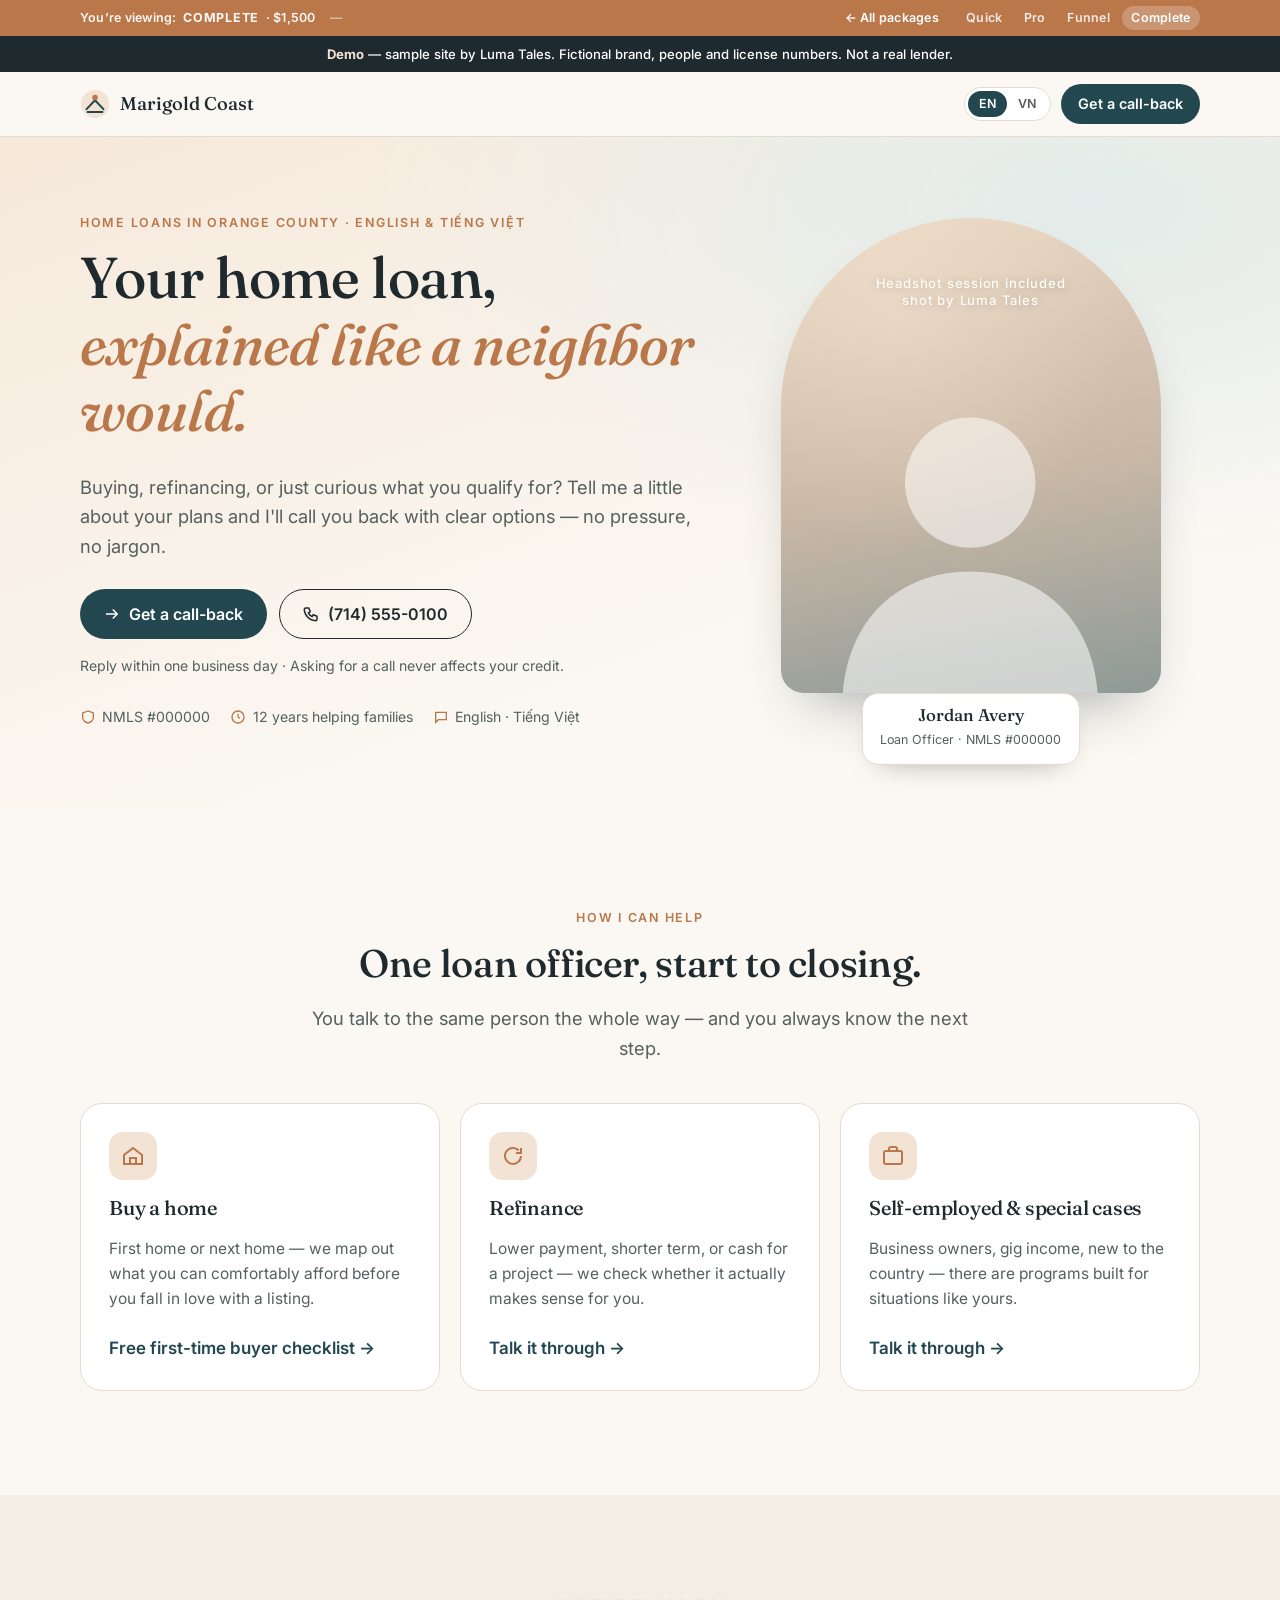
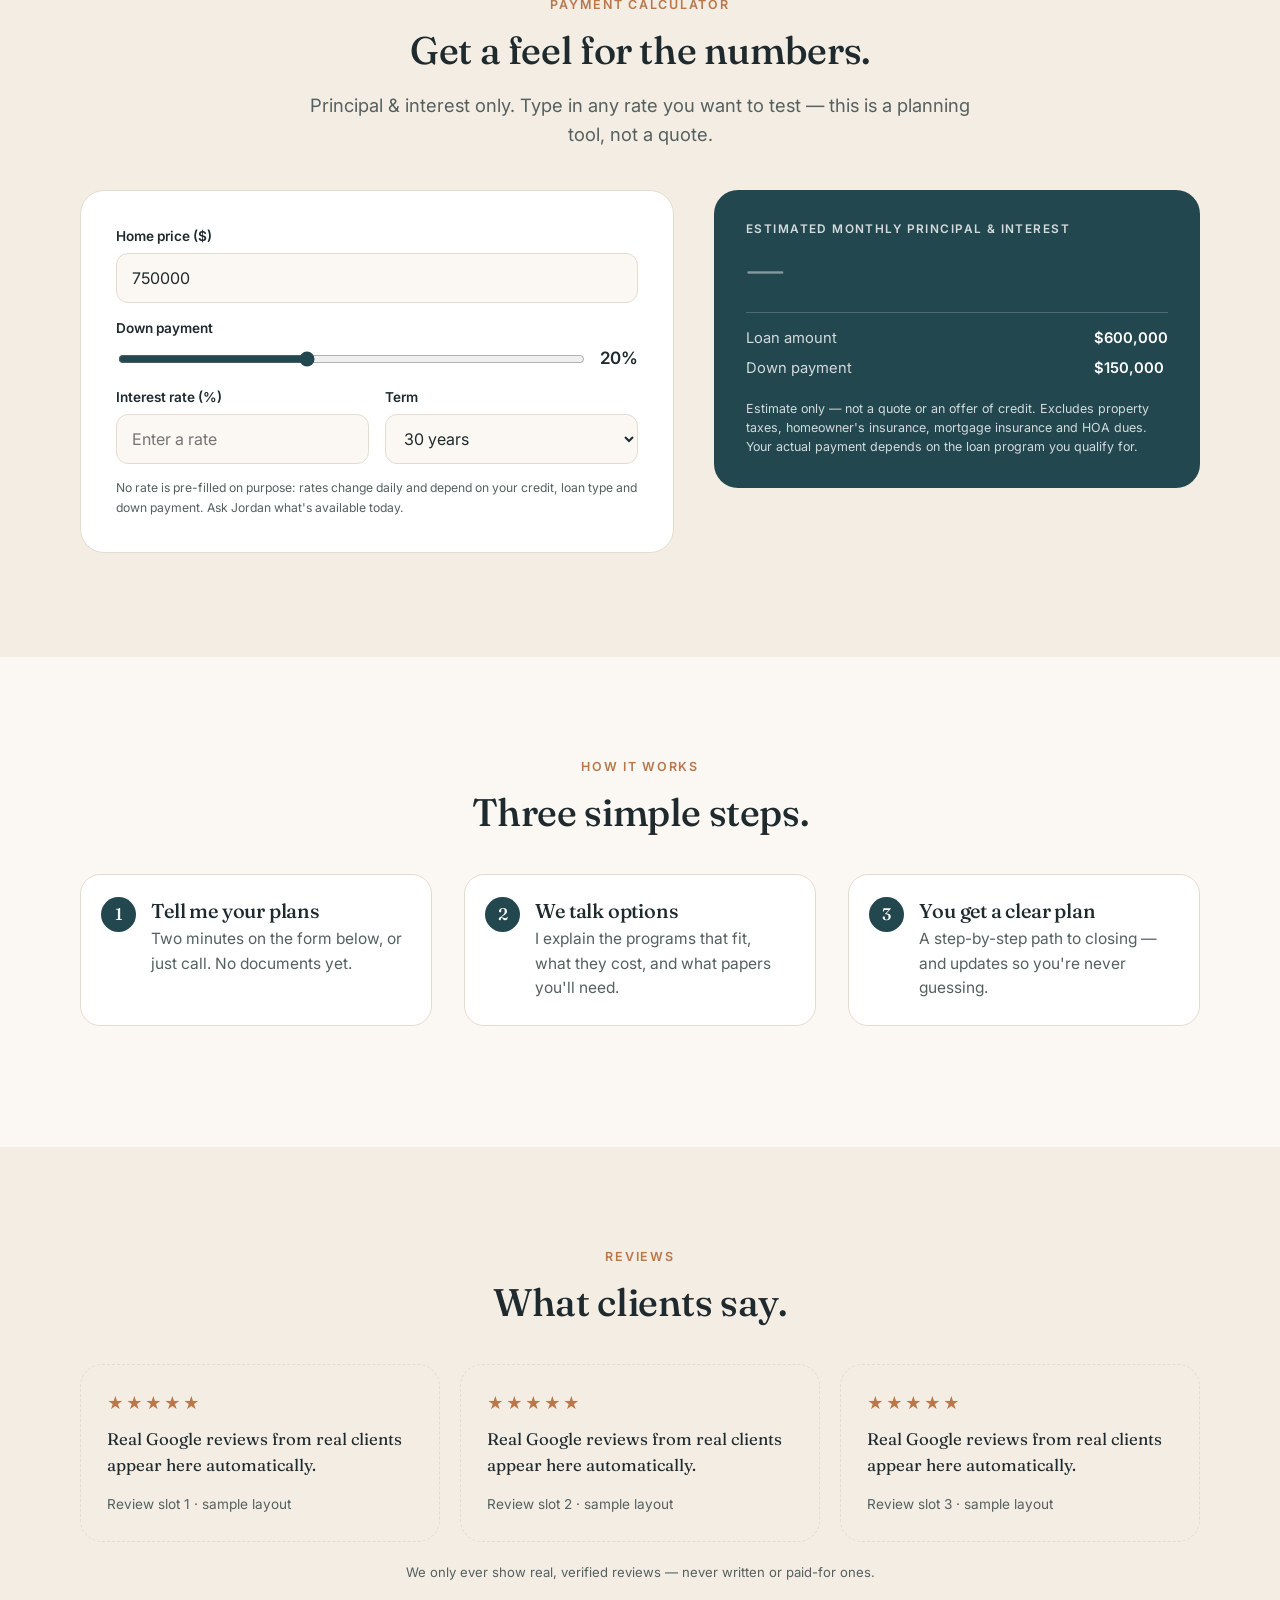
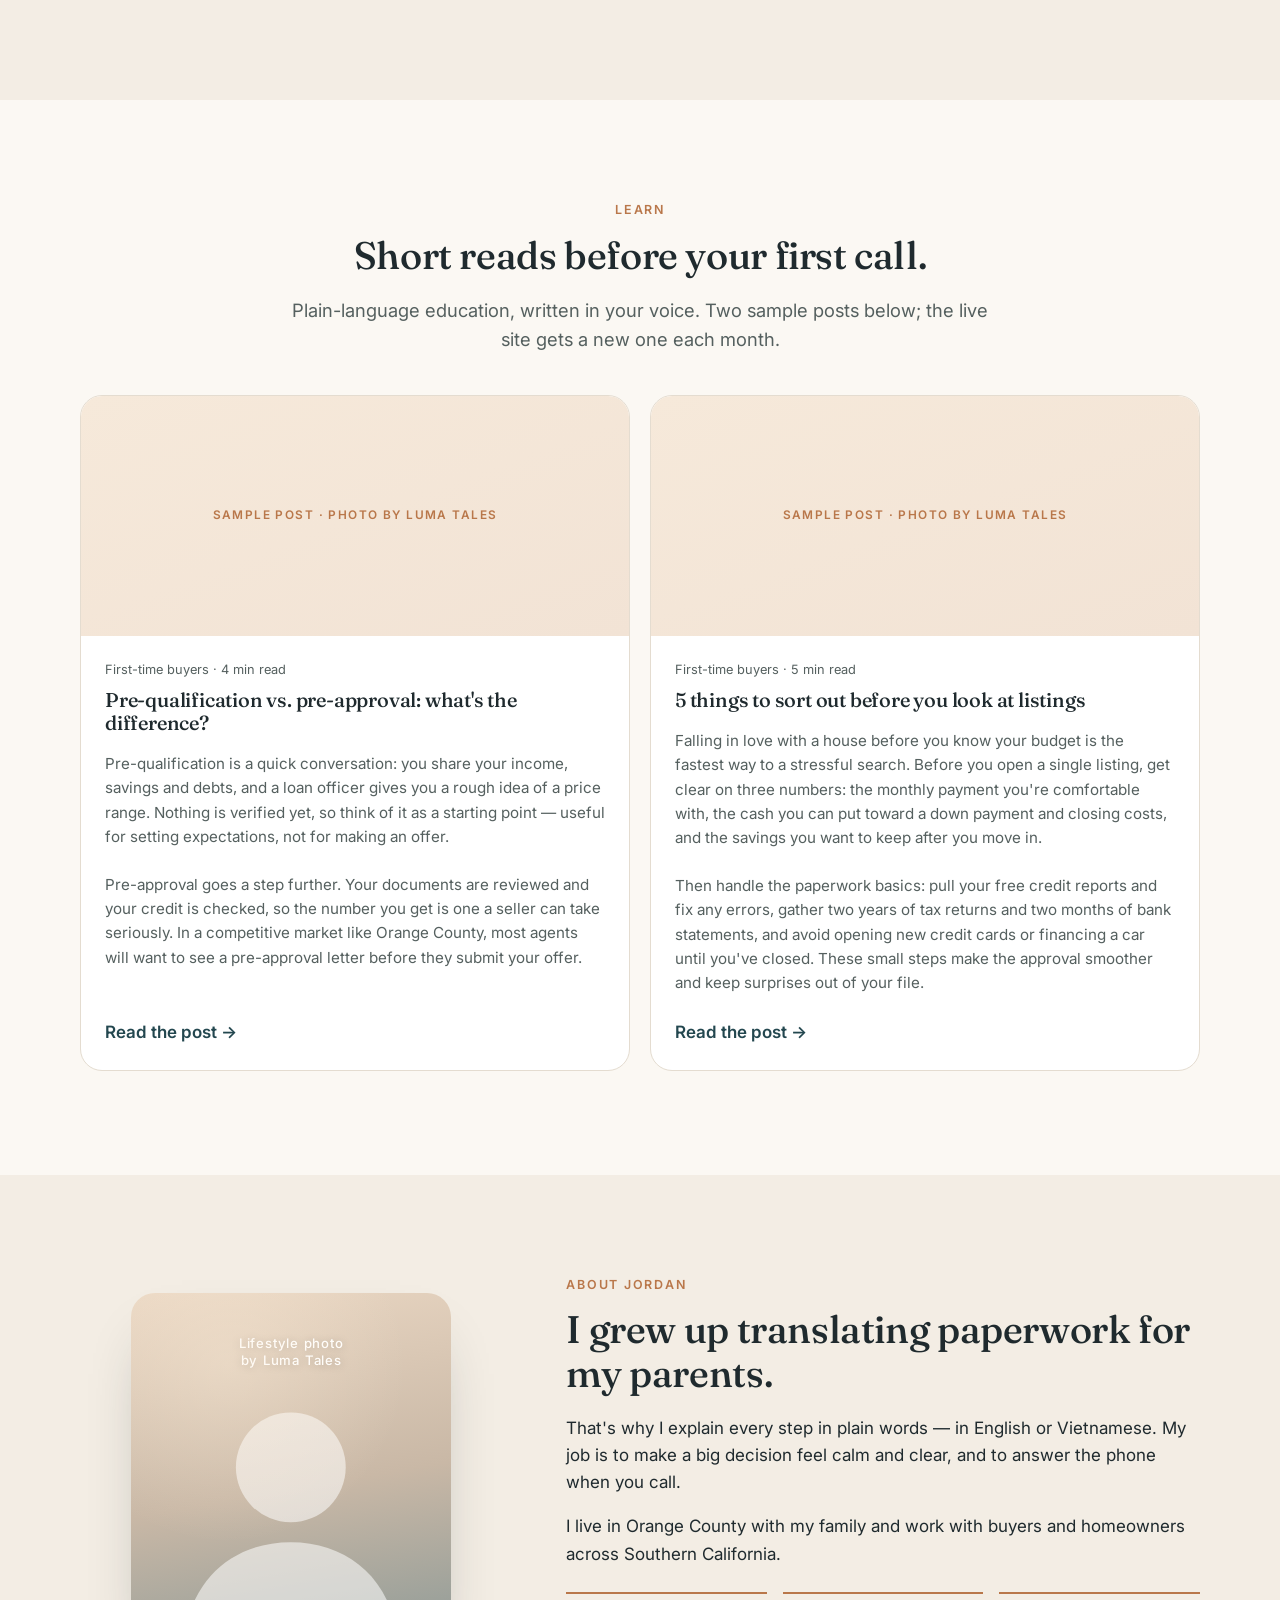
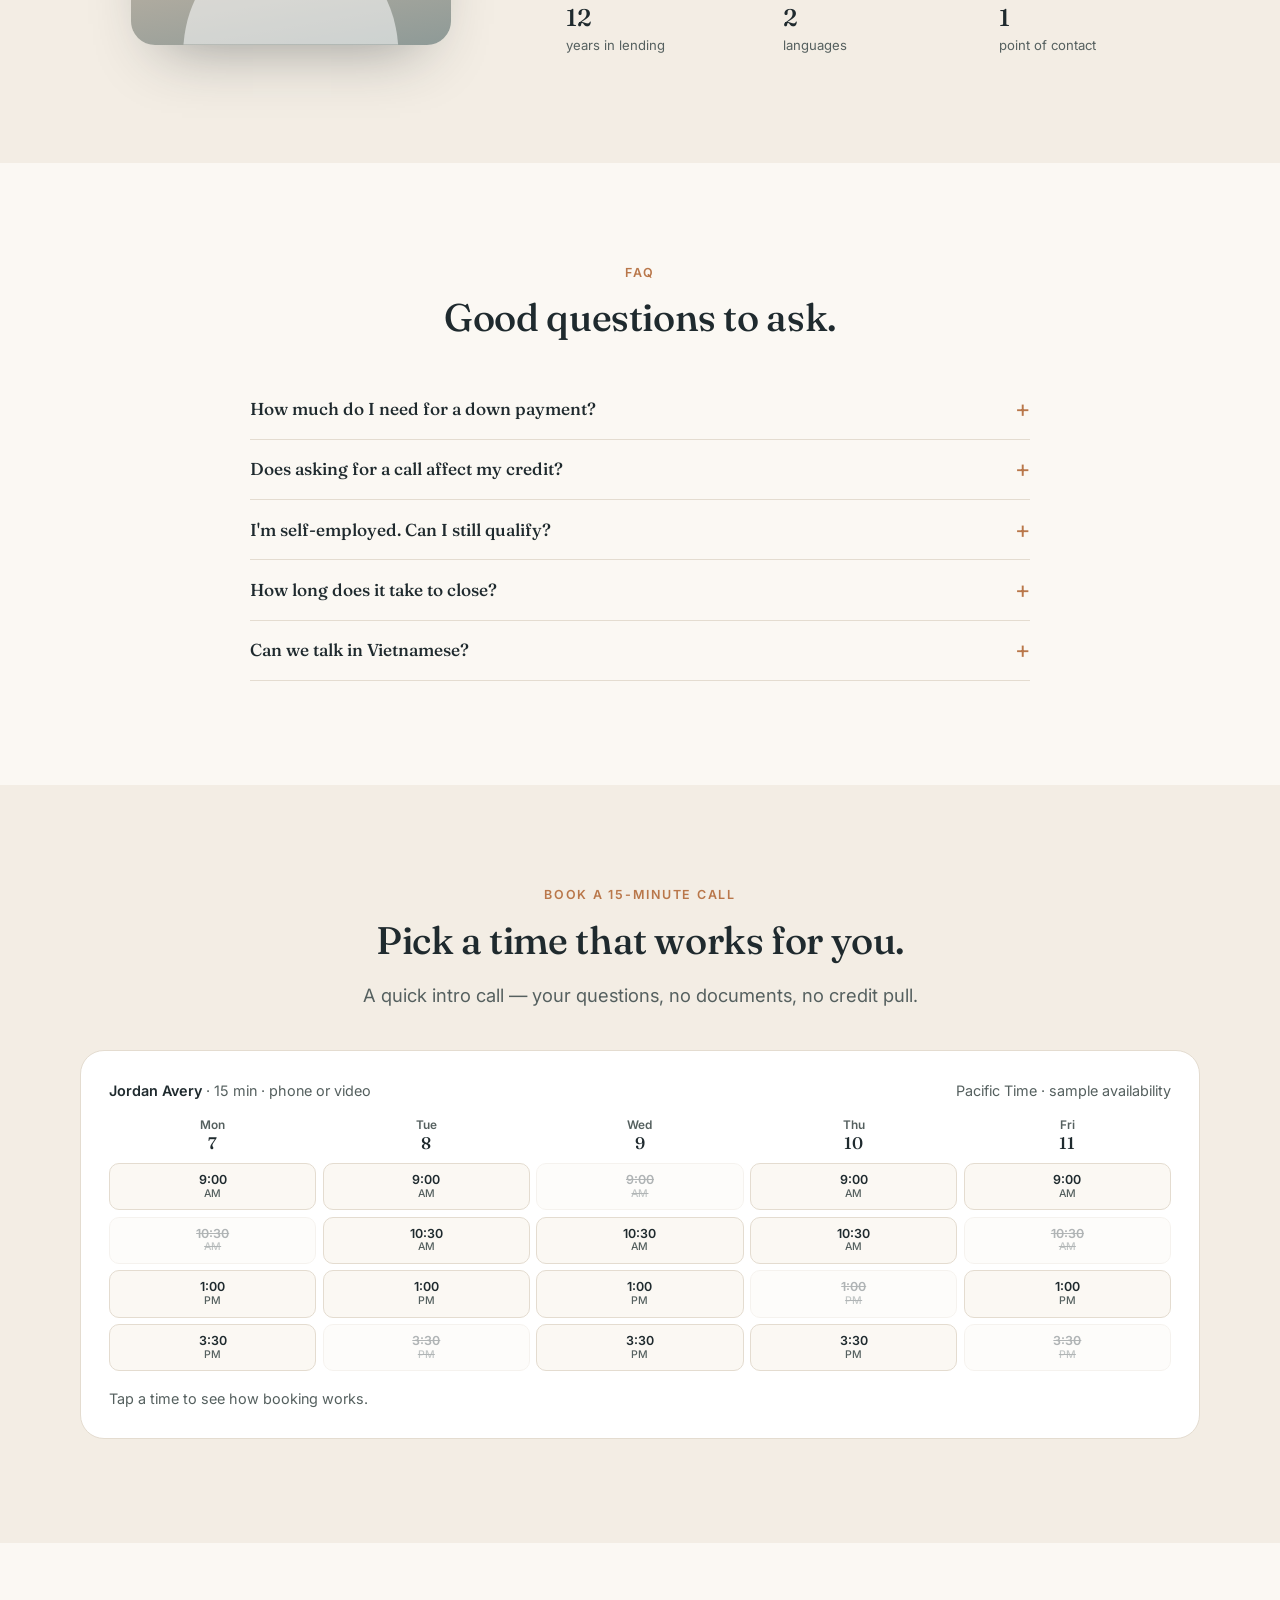
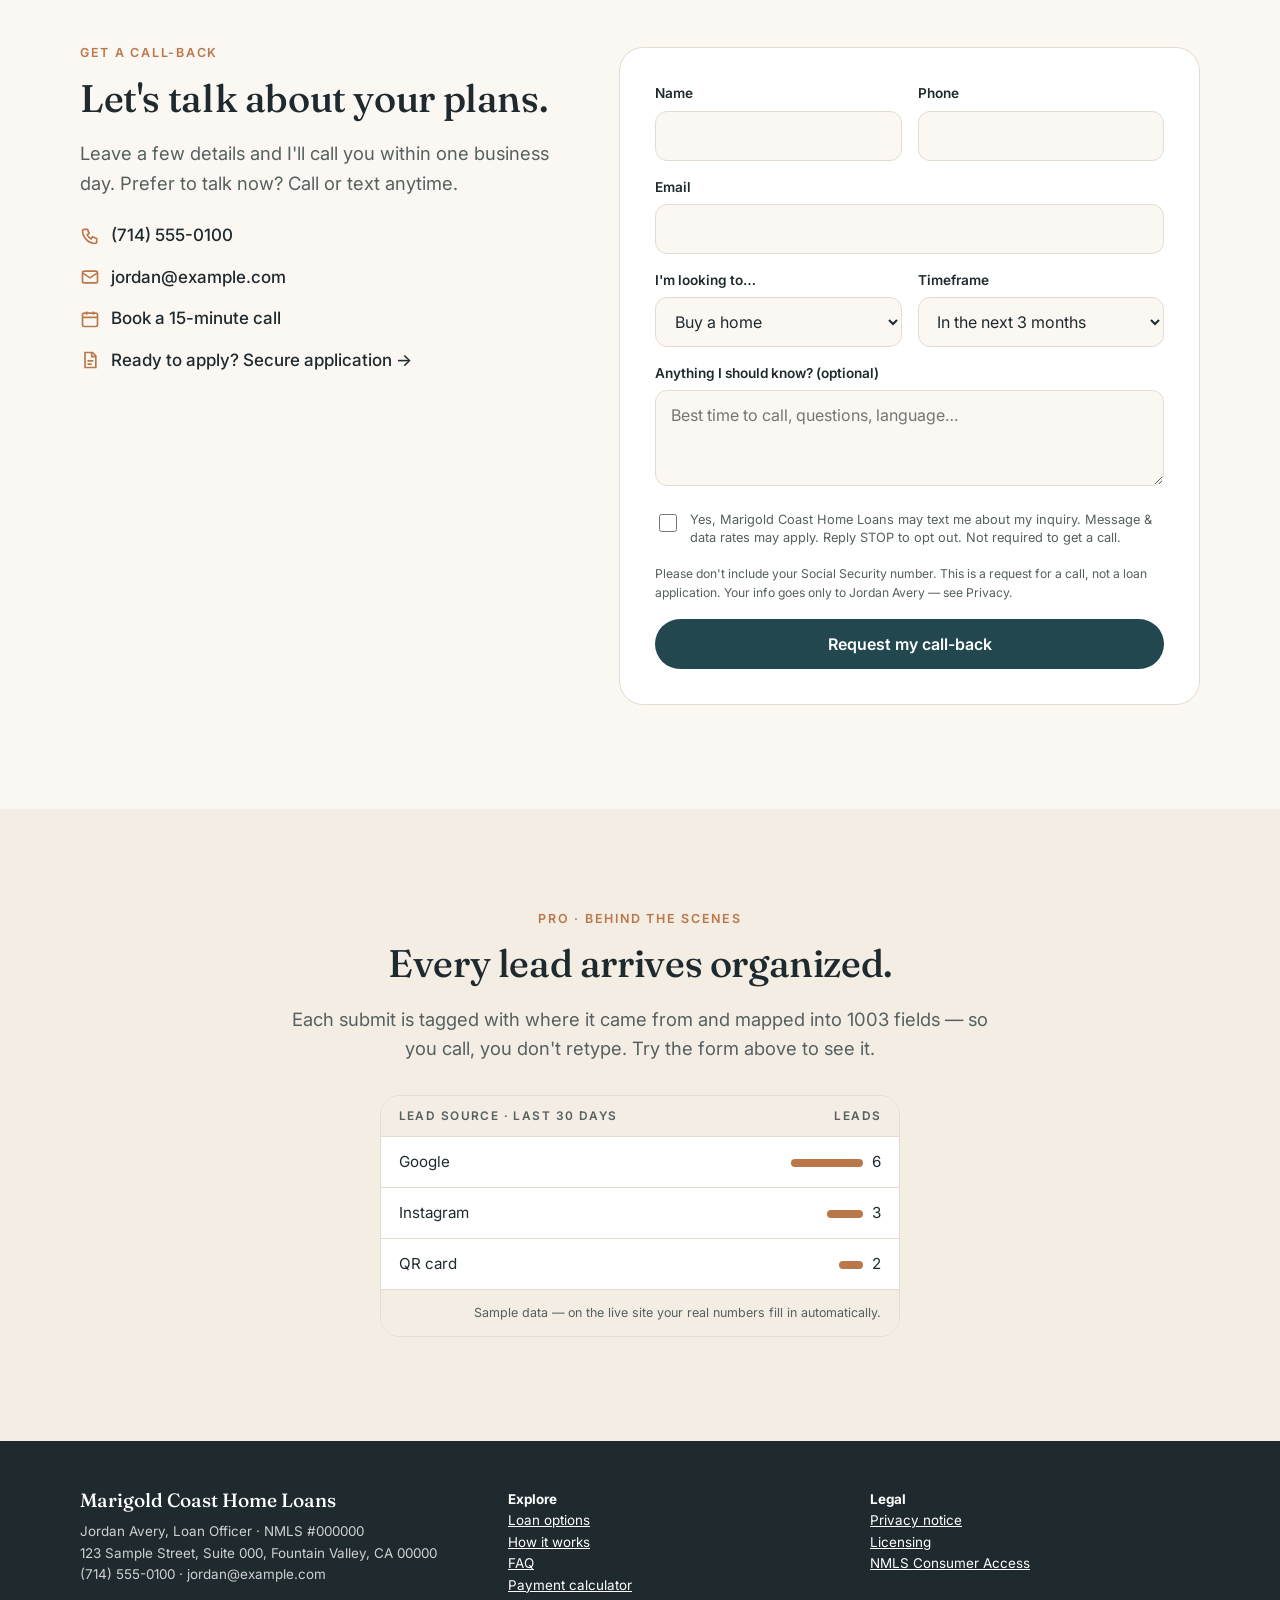
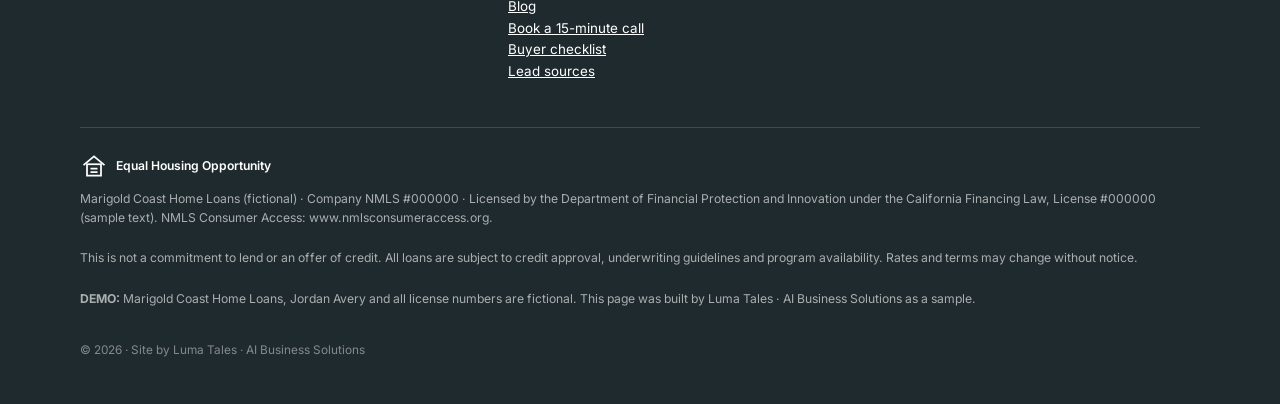
==== public/complete/index.html @ f7443728 "Showcase: home + Quick/Pro/Funnel/Complete tiers, theme switcher, tier strip Co-Authored-By: Claude " ====
<!DOCTYPE html>
<html lang="en" data-theme="coast" data-demo="true" data-tier="complete">
<head>
<meta charset="utf-8">
<meta name="viewport" content="width=device-width, initial-scale=1">
<title>Complete · $1,500 — Demo Loan Officer Landing Page | Luma Tales · AI Business Solutions</title>
<meta name="description" content="Sample mortgage loan officer landing page built by Luma Tales · AI Business Solutions. Fictional brand, for demonstration only.">
<meta name="robots" content="noindex, nofollow">
<meta name="author" content="Luma Tales · AI Business Solutions">
<meta name="copyright" content="© 2026 Luma Tales">
<meta property="og:title" content="Demo mortgage landing page — Luma Tales Website Studio">
<meta property="og:description" content="Sample site for a fictional loan officer. Mobile-first, bilingual, lead-ready.">
<meta name="theme-color" content="#23474F">
<link rel="preconnect" href="https://fonts.googleapis.com">
<link rel="preconnect" href="https://fonts.gstatic.com" crossorigin>
<link rel="stylesheet" href="https://fonts.googleapis.com/css2?family=Fraunces:ital,opsz,wght@0,9..144,400;0,9..144,500;1,9..144,400&family=Inter:wght@400;500;600&display=swap">
<link rel="stylesheet" href="../assets/luma-kit.css">
<link rel="stylesheet" href="../assets/showcase.css">
<script src="../assets/showcase.js"></script>
<script type="application/ld+json">
{"@context":"https://schema.org","@type":"FAQPage","mainEntity":[
 {"@type":"Question","name":"How much do I need for a down payment?","acceptedAnswer":{"@type":"Answer","text":"It depends on the loan program. Some programs allow low down payments for qualified buyers; we compare options on a call."}},
 {"@type":"Question","name":"Does a call-back request affect my credit?","acceptedAnswer":{"@type":"Answer","text":"No. Asking for a call does not pull your credit."}},
 {"@type":"Question","name":"I'm self-employed. Can I still qualify?","acceptedAnswer":{"@type":"Answer","text":"Often, yes. There are programs designed for business owners and non-traditional income."}}
]}
</script>
</head>
<body class="has-action-bar">

<div class="demo-banner" role="note"><strong>Demo</strong> — sample site by Luma Tales. Fictional brand, people and license numbers. Not a real lender.</div>

<!-- ========== HEADER ========== -->
<header class="site-header">
  <div class="wrap">
    <a class="logo" href="#top" aria-label="Marigold Coast Home Loans — home">
      <svg viewBox="0 0 32 32" fill="none" aria-hidden="true"><circle cx="16" cy="16" r="15" fill="#F2E3D5"/><path d="M7 21.5 16 12l9 9.5" stroke="#23474F" stroke-width="2.2" stroke-linecap="round" stroke-linejoin="round"/><circle cx="16" cy="9" r="3" fill="#B9774A"/><path d="M8 24.5h16" stroke="#23474F" stroke-width="2.2" stroke-linecap="round"/></svg>
      <span>Marigold Coast</span>
    </a>
    <div class="header-actions">
      <div class="lang-toggle" role="group" aria-label="Language">
        <button type="button" data-lang="en" aria-pressed="true">EN</button>
        <button type="button" data-lang="vi" aria-pressed="false">VN</button>
      </div>
      <a class="btn btn--primary btn--sm" href="#contact" data-track="cta_callback" data-place="header" data-i18n="nav_cta">Get a call-back</a>
    </div>
  </div>
</header>

<main id="top">
<!-- ========== HERO ========== -->
<section class="hero">
  <div class="wrap">
    <div>
      <span class="eyebrow" data-i18n="hero_eyebrow">Home loans in Orange County · English &amp; Tiếng Việt</span>
      <h1 data-i18n="hero_h1">Your home loan, <em>explained like a neighbor would.</em></h1>
      <p class="lead" data-i18n="hero_lead">Buying, refinancing, or just curious what you qualify for? Tell me a little about your plans and I'll call you back with clear options — no pressure, no jargon.</p>
      <div class="btn-row">
        <a class="btn btn--primary" href="#contact" data-track="cta_callback" data-place="hero">
          <svg viewBox="0 0 24 24" fill="none" stroke="currentColor" stroke-width="2" aria-hidden="true"><path d="M4 12h14M13 6l6 6-6 6"/></svg>
          <span data-i18n="cta_callback">Get a call-back</span>
        </a>
        <a class="btn btn--ghost" href="tel:+17145550100" data-track="call" data-place="hero">
          <svg viewBox="0 0 24 24" fill="none" stroke="currentColor" stroke-width="2" aria-hidden="true"><path d="M5 4h4l2 5-2.5 1.5a11 11 0 0 0 5 5L15 13l5 2v4a2 2 0 0 1-2 2A16 16 0 0 1 3 6a2 2 0 0 1 2-2"/></svg>
          <span>(714) 555-0100</span>
        </a>
      </div>
      <p class="hero-note" data-i18n="hero_note">Reply within one business day · Asking for a call never affects your credit.</p>
      <div class="trust-row">
        <span><svg viewBox="0 0 24 24" fill="none" stroke="currentColor" stroke-width="2" aria-hidden="true"><path d="M12 3 4 6v6c0 5 3.5 8 8 9 4.5-1 8-4 8-9V6z"/></svg> NMLS #000000</span>
        <span><svg viewBox="0 0 24 24" fill="none" stroke="currentColor" stroke-width="2" aria-hidden="true"><circle cx="12" cy="12" r="9"/><path d="M12 7v5l3 2"/></svg> <span data-i18n="trust_years">12 years helping families</span></span>
        <span><svg viewBox="0 0 24 24" fill="none" stroke="currentColor" stroke-width="2" aria-hidden="true"><path d="M4 5h16v11H8l-4 4z"/></svg> English · Tiếng Việt</span>
      </div>
    </div>

    <div class="portrait-wrap">
      <div class="portrait" role="img" aria-label="Headshot placeholder — photographed by Luma Tales">
        <div class="ph">
          <svg viewBox="0 0 200 220" fill="currentColor" aria-hidden="true"><circle cx="100" cy="78" r="44"/><path d="M14 220c4-52 40-82 86-82s82 30 86 82z"/></svg>
        </div>
        <div class="ph-label" data-i18n="ph_label">Headshot session included<br>shot by Luma Tales</div>
      </div>
      <div class="name-card"><strong>Jordan Avery</strong><small data-i18n="name_role">Loan Officer · NMLS #000000</small></div>
    </div>
  </div>
</section>

<!-- ========== SERVICES ========== -->
<section class="section" id="services">
  <div class="wrap">
    <div class="center reveal">
      <span class="eyebrow" data-i18n="svc_eyebrow">How I can help</span>
      <h2 data-i18n="svc_h2">One loan officer, start to closing.</h2>
      <p class="lead" data-i18n="svc_lead">You talk to the same person the whole way — and you always know the next step.</p>
    </div>
    <div class="cards">
      <article class="card reveal">
        <div class="icon"><svg viewBox="0 0 24 24" fill="none" stroke="currentColor" stroke-width="2" aria-hidden="true"><path d="M3 11 12 4l9 7v9H3z"/><path d="M9 20v-6h6v6"/></svg></div>
        <h3 data-i18n="c1_h">Buy a home</h3>
        <p data-i18n="c1_p">First home or next home — we map out what you can comfortably afford before you fall in love with a listing.</p>
        <a href="checklist.html" data-track="card_buy" data-i18n="c1_link">Free first-time buyer checklist →</a>
      </article>
      <article class="card reveal">
        <div class="icon"><svg viewBox="0 0 24 24" fill="none" stroke="currentColor" stroke-width="2" aria-hidden="true"><path d="M20 12a8 8 0 1 1-2.3-5.7"/><path d="M20 4v5h-5"/></svg></div>
        <h3 data-i18n="c2_h">Refinance</h3>
        <p data-i18n="c2_p">Lower payment, shorter term, or cash for a project — we check whether it actually makes sense for you.</p>
        <a href="#contact" data-track="card_refi" data-i18n="c_link">Talk it through →</a>
      </article>
      <article class="card reveal">
        <div class="icon"><svg viewBox="0 0 24 24" fill="none" stroke="currentColor" stroke-width="2" aria-hidden="true"><rect x="3" y="7" width="18" height="13" rx="2"/><path d="M8 7V5a2 2 0 0 1 2-2h4a2 2 0 0 1 2 2v2"/></svg></div>
        <h3 data-i18n="c3_h">Self-employed &amp; special cases</h3>
        <p data-i18n="c3_p">Business owners, gig income, new to the country — there are programs built for situations like yours.</p>
        <a href="#contact" data-track="card_self" data-i18n="c_link">Talk it through →</a>
      </article>
    </div>
  </div>
</section>

<!-- ========== COMPLETE: PAYMENT CALCULATOR (estimate only) ========== -->
<section class="section section--alt" id="calc">
  <div class="wrap">
    <div class="center reveal">
      <span class="eyebrow" data-i18n="calc_eyebrow">Payment calculator</span>
      <h2 data-i18n="calc_h2">Get a feel for the numbers.</h2>
      <p class="lead" data-i18n="calc_lead">Principal &amp; interest only. Type in any rate you want to test — this is a planning tool, not a quote.</p>
    </div>
    <div class="calc reveal" data-calc>
      <form class="form" onsubmit="return false" aria-label="Payment calculator">
        <div class="field"><label for="c-price" data-i18n="calc_price">Home price ($)</label><input id="c-price" name="price" type="number" inputmode="numeric" min="0" step="1000" value="750000"></div>
        <div class="field"><label for="c-down" data-i18n="calc_down">Down payment</label><div class="range"><input id="c-down" name="down" type="range" min="0" max="50" step="1" value="20" aria-describedby="c-down-out"><output id="c-down-out" data-out="downpct" for="c-down">20%</output></div></div>
        <div class="row">
          <div class="field"><label for="c-rate" data-i18n="calc_rate">Interest rate (%)</label><input id="c-rate" name="rate" type="number" inputmode="decimal" min="0" max="30" step="0.01" placeholder="Enter a rate" data-i18n-ph="calc_rate_ph"></div>
          <div class="field"><label for="c-term" data-i18n="calc_term">Term</label><select id="c-term" name="term"><option value="30" data-i18n="calc_t30">30 years</option><option value="20" data-i18n="calc_t20">20 years</option><option value="15" data-i18n="calc_t15">15 years</option></select></div>
        </div>
        <p class="fine" data-i18n="calc_fine">No rate is pre-filled on purpose: rates change daily and depend on your credit, loan type and down payment. Ask Jordan what's available today.</p>
      </form>
      <div class="result is-empty">
        <span class="lbl" data-i18n="calc_out">Estimated monthly principal &amp; interest</span>
        <div class="big" data-out="pi">—</div>
        <dl><dt data-i18n="calc_loan">Loan amount</dt><dd data-out="loan">—</dd><dt data-i18n="calc_dp">Down payment</dt><dd data-out="down">—</dd></dl>
        <p class="fine" data-i18n="calc_disc">Estimate only — not a quote or an offer of credit. Excludes property taxes, homeowner's insurance, mortgage insurance and HOA dues. Your actual payment depends on the loan program you qualify for.</p>
      </div>
    </div>
  </div>
</section>

<!-- ========== HOW IT WORKS ========== -->
<section class="section" id="how">
  <div class="wrap">
    <div class="center reveal">
      <span class="eyebrow" data-i18n="how_eyebrow">How it works</span>
      <h2 data-i18n="how_h2">Three simple steps.</h2>
    </div>
    <ol class="steps">
      <li class="reveal"><h3 data-i18n="s1_h">Tell me your plans</h3><p data-i18n="s1_p">Two minutes on the form below, or just call. No documents yet.</p></li>
      <li class="reveal"><h3 data-i18n="s2_h">We talk options</h3><p data-i18n="s2_p">I explain the programs that fit, what they cost, and what papers you'll need.</p></li>
      <li class="reveal"><h3 data-i18n="s3_h">You get a clear plan</h3><p data-i18n="s3_p">A step-by-step path to closing — and updates so you're never guessing.</p></li>
    </ol>
  </div>
</section>

<!-- ========== REVIEWS ========== -->
<section class="section section--alt" id="reviews">
  <div class="wrap">
    <div class="center reveal">
      <span class="eyebrow" data-i18n="rev_eyebrow">Reviews</span>
      <h2 data-i18n="rev_h2">What clients say.</h2>
    </div>
    <div class="reviews">
      <figure class="review review--placeholder reveal"><div class="stars" aria-hidden="true">★★★★★</div><blockquote data-i18n="rev_ph">Real Google reviews from real clients appear here automatically.</blockquote><figcaption data-i18n="rev_cap">Review slot 1 · sample layout</figcaption></figure>
      <figure class="review review--placeholder reveal"><div class="stars" aria-hidden="true">★★★★★</div><blockquote data-i18n="rev_ph">Real Google reviews from real clients appear here automatically.</blockquote><figcaption data-i18n="rev_cap2">Review slot 2 · sample layout</figcaption></figure>
      <figure class="review review--placeholder reveal"><div class="stars" aria-hidden="true">★★★★★</div><blockquote data-i18n="rev_ph">Real Google reviews from real clients appear here automatically.</blockquote><figcaption data-i18n="rev_cap3">Review slot 3 · sample layout</figcaption></figure>
    </div>
    <p class="review-note center" data-i18n="rev_note">We only ever show real, verified reviews — never written or paid-for ones.</p>
  </div>
</section>

<!-- ========== COMPLETE: BLOG (2 sample posts) ========== -->
<section class="section" id="blog">
  <div class="wrap">
    <div class="center reveal">
      <span class="eyebrow" data-i18n="blog_eyebrow">Learn</span>
      <h2 data-i18n="blog_h2">Short reads before your first call.</h2>
      <p class="lead" data-i18n="blog_lead">Plain-language education, written in your voice. Two sample posts below; the live site gets a new one each month.</p>
    </div>
    <div class="posts">
      <article class="post reveal">
        <div class="cover" aria-hidden="true">Sample post · photo by Luma Tales</div>
        <div class="inner">
          <div class="meta">First-time buyers · 4 min read</div>
          <h3>Pre-qualification vs. pre-approval: what's the difference?</h3>
          <p>Pre-qualification is a quick conversation: you share your income, savings and debts, and a loan officer gives you a rough idea of a price range. Nothing is verified yet, so think of it as a starting point — useful for setting expectations, not for making an offer.</p>
          <p>Pre-approval goes a step further. Your documents are reviewed and your credit is checked, so the number you get is one a seller can take seriously. In a competitive market like Orange County, most agents will want to see a pre-approval letter before they submit your offer.</p>
          <a href="#blog" data-track="blog_post" data-place="post1">Read the post →</a>
        </div>
      </article>
      <article class="post reveal">
        <div class="cover" aria-hidden="true">Sample post · photo by Luma Tales</div>
        <div class="inner">
          <div class="meta">First-time buyers · 5 min read</div>
          <h3>5 things to sort out before you look at listings</h3>
          <p>Falling in love with a house before you know your budget is the fastest way to a stressful search. Before you open a single listing, get clear on three numbers: the monthly payment you're comfortable with, the cash you can put toward a down payment and closing costs, and the savings you want to keep after you move in.</p>
          <p>Then handle the paperwork basics: pull your free credit reports and fix any errors, gather two years of tax returns and two months of bank statements, and avoid opening new credit cards or financing a car until you've closed. These small steps make the approval smoother and keep surprises out of your file.</p>
          <a href="#blog" data-track="blog_post" data-place="post2">Read the post →</a>
        </div>
      </article>
    </div>
  </div>
</section>

<!-- ========== ABOUT ========== -->
<section class="section section--alt" id="about">
  <div class="wrap about">
    <div class="portrait reveal" role="img" aria-label="Second photo placeholder">
      <div class="ph"><svg viewBox="0 0 200 220" fill="currentColor" aria-hidden="true"><circle cx="100" cy="78" r="44"/><path d="M14 220c4-52 40-82 86-82s82 30 86 82z"/></svg></div>
      <div class="ph-label" data-i18n="ph_label2">Lifestyle photo<br>by Luma Tales</div>
    </div>
    <div class="reveal">
      <span class="eyebrow" data-i18n="about_eyebrow">About Jordan</span>
      <h2 data-i18n="about_h2">I grew up translating paperwork for my parents.</h2>
      <p data-i18n="about_p1">That's why I explain every step in plain words — in English or Vietnamese. My job is to make a big decision feel calm and clear, and to answer the phone when you call.</p>
      <p data-i18n="about_p2">I live in Orange County with my family and work with buyers and homeowners across Southern California.</p>
      <div class="facts">
        <div><strong>12</strong><span data-i18n="f1">years in lending</span></div>
        <div><strong>2</strong><span data-i18n="f2">languages</span></div>
        <div><strong>1</strong><span data-i18n="f3">point of contact</span></div>
      </div>
    </div>
  </div>
</section>

<!-- ========== FAQ ========== -->
<section class="section" id="faq">
  <div class="wrap">
    <div class="center reveal">
      <span class="eyebrow">FAQ</span>
      <h2 data-i18n="faq_h2">Good questions to ask.</h2>
    </div>
    <div class="faq">
      <details><summary data-i18n="q1">How much do I need for a down payment?</summary><p data-i18n="a1">It depends on the loan program. Some programs allow low down payments for qualified buyers. We'll compare your options on a short call.</p></details>
      <details><summary data-i18n="q2">Does asking for a call affect my credit?</summary><p data-i18n="a2">No. Requesting a call-back doesn't pull your credit. If you decide to apply later, I'll tell you before anything is checked.</p></details>
      <details><summary data-i18n="q3">I'm self-employed. Can I still qualify?</summary><p data-i18n="a3">Often, yes. There are programs designed for business owners and non-traditional income. Bring your questions — we'll sort out what's realistic.</p></details>
      <details><summary data-i18n="q4">How long does it take to close?</summary><p data-i18n="a4">Many purchases close in about 30 days once a complete file is in, but every file is different. You'll get a timeline on day one.</p></details>
      <details><summary data-i18n="q5">Can we talk in Vietnamese?</summary><p data-i18n="a5">Yes — every call, email and document walkthrough can be in Vietnamese or English, whichever you prefer.</p></details>
    </div>
  </div>
</section>

<!-- ========== COMPLETE: BOOK A CALL (sample availability) ========== -->
<section class="section section--alt" id="book">
  <div class="wrap">
    <div class="center reveal">
      <span class="eyebrow" data-i18n="book_eyebrow">Book a 15-minute call</span>
      <h2 data-i18n="book_h2">Pick a time that works for you.</h2>
      <p class="lead" data-i18n="book_lead">A quick intro call — your questions, no documents, no credit pull.</p>
    </div>
    <div class="book reveal" data-booking>
      <div class="book-head"><span><strong>Jordan Avery</strong> · <span data-i18n="book_len">15 min · phone or video</span></span><span data-i18n="book_tz">Pacific Time · sample availability</span></div>
      <div class="slots" role="group" aria-label="Available times"></div>
      <p class="book-msg" data-i18n="book_hint">Tap a time to see how booking works.</p>
    </div>
  </div>
</section>

<!-- ========== CONTACT ========== -->
<section class="section" id="contact">
  <div class="wrap contact">
    <div class="reveal">
      <span class="eyebrow" data-i18n="ct_eyebrow">Get a call-back</span>
      <h2 data-i18n="ct_h2">Let's talk about your plans.</h2>
      <p class="lead" data-i18n="ct_lead">Leave a few details and I'll call you within one business day. Prefer to talk now? Call or text anytime.</p>
      <div class="contact-direct">
        <a href="tel:+17145550100" data-track="call" data-place="contact"><svg viewBox="0 0 24 24" fill="none" stroke="currentColor" stroke-width="2" aria-hidden="true"><path d="M5 4h4l2 5-2.5 1.5a11 11 0 0 0 5 5L15 13l5 2v4a2 2 0 0 1-2 2A16 16 0 0 1 3 6a2 2 0 0 1 2-2"/></svg>(714) 555-0100</a>
        <a href="mailto:jordan@example.com" data-track="email" data-place="contact"><svg viewBox="0 0 24 24" fill="none" stroke="currentColor" stroke-width="2" aria-hidden="true"><rect x="3" y="5" width="18" height="14" rx="2"/><path d="m3 7 9 6 9-6"/></svg>jordan@example.com</a>
        <a href="#book" data-track="book" data-place="contact"><svg viewBox="0 0 24 24" fill="none" stroke="currentColor" stroke-width="2" aria-hidden="true"><rect x="3" y="5" width="18" height="16" rx="2"/><path d="M3 10h18M8 3v4M16 3v4"/></svg><span data-i18n="book">Book a 15-minute call</span></a>
        <a href="#contact" data-track="apply" data-place="contact"><svg viewBox="0 0 24 24" fill="none" stroke="currentColor" stroke-width="2" aria-hidden="true"><path d="M6 3h9l4 4v14H6z"/><path d="M14 3v5h5M9 13h7M9 17h5"/></svg><span data-i18n="apply">Ready to apply? Secure application →</span></a>
      </div>
    </div>

    <form class="form reveal" data-luma-form action="https://api.web3forms.com/submit" method="POST" novalidate
          data-ok="Thanks — Jordan will call you within one business day." data-err="Something went wrong. Please call (714) 555-0100.">
      <input type="hidden" name="access_key" value="DEMO">
      <input type="hidden" name="subject" value="New website lead — Marigold Coast (demo)">
      <div class="hp" aria-hidden="true"><input type="text" name="botcheck" tabindex="-1" autocomplete="off"></div>
      <div class="row">
        <div class="field"><label for="f-name" data-i18n="l_name">Name</label><input id="f-name" name="name" autocomplete="name" required></div>
        <div class="field"><label for="f-phone" data-i18n="l_phone">Phone</label><input id="f-phone" name="phone" type="tel" autocomplete="tel" required></div>
      </div>
      <div class="field"><label for="f-email" data-i18n="l_email">Email</label><input id="f-email" name="email" type="email" autocomplete="email" required></div>
      <div class="row">
        <div class="field"><label for="f-goal" data-i18n="l_goal">I'm looking to…</label>
          <select id="f-goal" name="goal">
            <option value="buy" data-i18n="o_buy">Buy a home</option>
            <option value="refinance" data-i18n="o_refi">Refinance</option>
            <option value="exploring" data-i18n="o_explore">Just exploring</option>
          </select></div>
        <div class="field"><label for="f-when" data-i18n="l_when">Timeframe</label>
          <select id="f-when" name="timeframe">
            <option data-i18n="o_now">In the next 3 months</option>
            <option data-i18n="o_later">3–6 months</option>
            <option data-i18n="o_unsure">Not sure yet</option>
          </select></div>
      </div>
      <div class="field"><label for="f-msg" data-i18n="l_msg">Anything I should know? (optional)</label><textarea id="f-msg" name="message" data-i18n-ph="ph_msg" placeholder="Best time to call, questions, language…"></textarea></div>
      <label class="check"><input type="checkbox" name="sms_consent" value="yes"><span data-i18n="tcpa">Yes, Marigold Coast Home Loans may text me about my inquiry. Message &amp; data rates may apply. Reply STOP to opt out. Not required to get a call.</span></label>
      <p class="fine" data-i18n="form_fine">Please don't include your Social Security number. This is a request for a call, not a loan application. Your info goes only to Jordan Avery — see Privacy.</p>
      <button class="btn btn--primary" type="submit" data-i18n="submit">Request my call-back</button>
      <div class="form-status" aria-live="polite"></div>
    </form>

    <!-- PRO add-on: appears after a successful form submit (see showcase.js) -->
    <aside class="lead-panel" data-lead-panel hidden aria-live="polite">
      <header>
        <h3 data-i18n="lp_h">Lead → pre-filled 1003 / MISMO 3.4 <span class="pill" data-i18n="lp_pill">Sample</span></h3>
        <span class="lead-meta"><span data-i18n="lp_recv">Received</span> <strong data-f="stamp">—</strong></span>
      </header>
      <div class="urla">
        <section><h4 data-i18n="lp_s1">Borrower Information</h4><dl><dt data-i18n="l_name">Name</dt><dd data-f="name">—</dd><dt data-i18n="l_phone">Phone</dt><dd data-f="phone">—</dd><dt>Email</dt><dd data-f="email">—</dd></dl></section>
        <section><h4 data-i18n="lp_s2">Loan Purpose</h4><dl><dt data-i18n="lp_purpose">Purpose</dt><dd data-f="purpose">—</dd><dt data-i18n="lp_occ">Occupancy</dt><dd data-f="occupancy">—</dd><dt data-i18n="l_when">Timeframe</dt><dd data-f="timeframe">—</dd></dl></section>
        <section><h4 data-i18n="lp_s3">Contact</h4><dl><dt data-i18n="lp_lang">Language</dt><dd data-f="lang">—</dd><dt data-i18n="lp_text">Texting</dt><dd data-f="consent">—</dd><dt data-i18n="lp_notes">Notes</dt><dd data-f="notes">—</dd></dl></section>
      </div>
      <div class="lead-meta"><span><span data-i18n="lp_src">Lead source:</span> <strong data-f="src">Google</strong></span><span><span data-i18n="lp_status">Status:</span> <strong data-i18n="lp_status_v">New · call within 1 business day</strong></span></div>
      <div class="btn-row"><button class="btn btn--primary btn--sm" type="button" disabled aria-disabled="true">Import to LOS</button></div>
      <p class="note" data-i18n="lp_note">Sample preview — the live version exports a MISMO 3.4 file for your LOS. Tested per LOS before go-live.</p>
    </aside>
  </div>
</section>

<!-- ========== PRO: LEAD SOURCES (sample data) ========== -->
<section class="section section--alt" id="leads">
  <div class="wrap">
    <div class="center reveal">
      <span class="eyebrow" data-i18n="ls_eyebrow">Pro · behind the scenes</span>
      <h2 data-i18n="ls_h2">Every lead arrives organized.</h2>
      <p class="lead" data-i18n="ls_lead">Each submit is tagged with where it came from and mapped into 1003 fields — so you call, you don't retype. Try the form above to see it.</p>
    </div>
    <div class="sources reveal">
      <table>
        <thead><tr><th data-i18n="ls_th1">Lead source · last 30 days</th><th data-i18n="ls_th2">Leads</th></tr></thead>
        <tbody>
          <tr><td>Google</td><td><span class="bar" style="width:72px" aria-hidden="true"></span>6</td></tr>
          <tr><td>Instagram</td><td><span class="bar" style="width:36px" aria-hidden="true"></span>3</td></tr>
          <tr><td data-i18n="ls_qr">QR card</td><td><span class="bar" style="width:24px" aria-hidden="true"></span>2</td></tr>
        </tbody>
        <tfoot><tr><td colspan="2" data-i18n="ls_foot">Sample data — on the live site your real numbers fill in automatically.</td></tr></tfoot>
      </table>
    </div>
  </div>
</section>
</main>

<!-- ========== FOOTER (mortgage compliance template) ========== -->
<footer class="site-footer">
  <div class="wrap">
    <div class="footer-grid">
      <div>
        <div class="footer-brand">Marigold Coast Home Loans</div>
        <p>Jordan Avery, Loan Officer · NMLS #000000<br>123 Sample Street, Suite 000, Fountain Valley, CA 00000<br>(714) 555-0100 · jordan@example.com</p>
      </div>
      <div>
        <p><strong style="color:#fff" data-i18n="ft_explore">Explore</strong><br><a href="#services" data-i18n="ft_s">Loan options</a><br><a href="#how" data-i18n="ft_h">How it works</a><br><a href="#faq">FAQ</a><br><a href="#calc" data-i18n="ft_calc">Payment calculator</a><br><a href="#blog" data-i18n="ft_blog">Blog</a><br><a href="#book" data-i18n="book">Book a 15-minute call</a><br><a href="checklist.html" data-i18n="ft_ck">Buyer checklist</a><br><a href="#leads" data-i18n="ft_leads">Lead sources</a></p>
      </div>
      <div>
        <p><strong style="color:#fff" data-i18n="ft_legal">Legal</strong><br><a href="#contact" data-i18n="ft_priv">Privacy notice</a><br><a href="#contact" data-i18n="ft_lic">Licensing</a><br><a href="https://www.nmlsconsumeraccess.org" rel="noopener">NMLS Consumer Access</a></p>
      </div>
    </div>
    <div class="compliance">
      <span class="ehl"><svg viewBox="0 0 32 32" fill="none" stroke="currentColor" stroke-width="2" aria-hidden="true"><path d="M4 15 16 5l12 10"/><rect x="8" y="14" width="16" height="13"/><path d="M12 19h8M12 23h8"/></svg> Equal Housing Opportunity</span>
      <p>Marigold Coast Home Loans (fictional) · Company NMLS #000000 · Licensed by the Department of Financial Protection and Innovation under the California Financing Law, License #000000 (sample text). NMLS Consumer Access: www.nmlsconsumeraccess.org.</p>
      <p>This is not a commitment to lend or an offer of credit. All loans are subject to credit approval, underwriting guidelines and program availability. Rates and terms may change without notice.</p>
      <p><strong>DEMO:</strong> Marigold Coast Home Loans, Jordan Avery and all license numbers are fictional. This page was built by Luma Tales · AI Business Solutions as a sample.</p>
    </div>
    <p class="credit">© <span data-year>2026</span> · Site by Luma Tales · AI Business Solutions</p>
  </div>
</footer>

<!-- Sticky mobile actions -->
<nav class="action-bar" aria-label="Quick actions">
  <a class="btn btn--ghost" href="tel:+17145550100" data-track="call" data-place="sticky"><span data-i18n="bar_call">Call</span></a>
  <a class="btn btn--primary" href="#contact" data-track="cta_callback" data-place="sticky"><span data-i18n="bar_cb">Get a call-back</span></a>
</nav>

<script>
/* Vietnamese copy — keys match data-i18n. English stays in the HTML. */
window.LUMA_VI = {
  nav_cta: "Nhờ gọi lại",
  hero_eyebrow: "Vay mua nhà tại Orange County · English &amp; Tiếng Việt",
  hero_h1: "Khoản vay mua nhà, <em>giải thích rõ như người nhà.</em>",
  hero_lead: "Mua nhà, refinance, hay chỉ muốn biết mình đủ điều kiện tới đâu? Để lại vài thông tin, tôi sẽ gọi lại và giải thích các lựa chọn thật rõ ràng — không ép, không thuật ngữ khó hiểu.",
  cta_callback: "Nhờ gọi lại",
  hero_note: "Trả lời trong 1 ngày làm việc · Nhờ gọi lại không ảnh hưởng điểm tín dụng.",
  trust_years: "12 năm đồng hành cùng các gia đình",
  ph_label: "Bao gồm buổi chụp chân dung<br>bởi Luma Tales",
  name_role: "Chuyên viên cho vay · NMLS #000000",
  svc_eyebrow: "Tôi có thể giúp gì",
  svc_h2: "Một người lo cho bạn, từ đầu tới ngày ký.",
  svc_lead: "Bạn làm việc với cùng một người suốt quá trình — và luôn biết bước tiếp theo.",
  c1_h: "Mua nhà", c1_p: "Căn đầu tiên hay căn kế tiếp — tính rõ khả năng chi trả thoải mái trước khi bạn ưng một căn.",
  c2_h: "Refinance", c2_p: "Giảm tiền hàng tháng, rút ngắn kỳ hạn, hay rút tiền làm việc khác — xem có thật sự có lợi cho bạn không.",
  c3_h: "Tự kinh doanh &amp; trường hợp đặc biệt", c3_p: "Chủ tiệm, thu nhập tự do, mới qua Mỹ — có những chương trình dành riêng cho trường hợp như bạn.",
  c_link: "Nói chuyện thử →", c1_link: "Nhận checklist mua nhà lần đầu →",
  how_eyebrow: "Cách làm việc", how_h2: "Ba bước đơn giản.",
  s1_h: "Cho biết kế hoạch", s1_p: "Hai phút điền form bên dưới, hoặc gọi luôn. Chưa cần giấy tờ.",
  s2_h: "Bàn các lựa chọn", s2_p: "Tôi giải thích chương trình phù hợp, chi phí, và giấy tờ cần chuẩn bị.",
  s3_h: "Có kế hoạch rõ ràng", s3_p: "Từng bước tới ngày ký — có cập nhật để bạn không phải đoán.",
  rev_eyebrow: "Đánh giá", rev_h2: "Khách hàng nói gì.",
  rev_ph: "Đánh giá Google thật từ khách thật sẽ tự hiện ở đây.",
  rev_cap: "Ô đánh giá 1 · bố cục mẫu", rev_cap2: "Ô đánh giá 2 · bố cục mẫu", rev_cap3: "Ô đánh giá 3 · bố cục mẫu",
  rev_note: "Chúng tôi chỉ hiện đánh giá thật, đã xác minh — không bao giờ viết hộ hay mua.",
  ph_label2: "Ảnh đời thường<br>chụp bởi Luma Tales",
  about_eyebrow: "Về Jordan", about_h2: "Tôi lớn lên bằng việc dịch giấy tờ cho ba mẹ.",
  about_p1: "Vì vậy tôi giải thích từng bước bằng lời dễ hiểu — tiếng Anh hay tiếng Việt đều được. Việc của tôi là làm cho một quyết định lớn trở nên nhẹ nhàng, rõ ràng, và luôn bắt máy khi bạn gọi.",
  about_p2: "Tôi sống ở Orange County cùng gia đình và làm việc với người mua nhà, chủ nhà khắp Nam California.",
  f1: "năm trong ngành", f2: "ngôn ngữ", f3: "người liên lạc duy nhất",
  faq_h2: "Những câu nên hỏi.",
  q1: "Cần bao nhiêu tiền trả trước?", a1: "Tùy chương trình vay. Có chương trình cho phép trả trước ít với người đủ điều kiện. Mình sẽ so sánh các lựa chọn trong một cuộc gọi ngắn.",
  q2: "Nhờ gọi lại có ảnh hưởng điểm tín dụng không?", a2: "Không. Nhờ gọi lại không kéo tín dụng. Nếu sau này bạn quyết định nộp đơn, tôi sẽ báo trước khi kiểm tra gì.",
  q3: "Tôi tự kinh doanh, có vay được không?", a3: "Thường là được. Có chương trình dành cho chủ doanh nghiệp và thu nhập không cố định. Cứ hỏi — mình sẽ xem điều gì thực tế.",
  q4: "Bao lâu thì xong?", a4: "Nhiều hồ sơ mua nhà xong khoảng 30 ngày khi đủ giấy tờ, nhưng mỗi hồ sơ mỗi khác. Bạn sẽ có lịch trình ngay ngày đầu.",
  q5: "Có nói tiếng Việt được không?", a5: "Được — mọi cuộc gọi, email và phần giải thích giấy tờ đều có thể bằng tiếng Việt hoặc tiếng Anh, tùy bạn.",
  ct_eyebrow: "Nhờ gọi lại", ct_h2: "Cùng nói về kế hoạch của bạn.",
  ct_lead: "Để lại vài thông tin, tôi gọi lại trong 1 ngày làm việc. Muốn nói ngay? Gọi hoặc nhắn tin bất cứ lúc nào.",
  book: "Đặt lịch gọi 15 phút", apply: "Sẵn sàng nộp đơn? Đơn bảo mật →",
  l_name: "Họ tên", l_phone: "Điện thoại", l_email: "Email", l_goal: "Tôi muốn…", l_when: "Thời gian",
  o_buy: "Mua nhà", o_refi: "Refinance", o_explore: "Chỉ tìm hiểu", o_now: "Trong 3 tháng tới", o_later: "3–6 tháng", o_unsure: "Chưa chắc",
  l_msg: "Có gì tôi nên biết không? (không bắt buộc)", ph_msg: "Giờ tiện gọi, câu hỏi, ngôn ngữ…",
  tcpa: "Đồng ý, Marigold Coast Home Loans có thể nhắn tin cho tôi về yêu cầu này. Có thể tốn phí tin nhắn/dữ liệu. Trả lời STOP để ngừng. Không bắt buộc để được gọi lại.",
  form_fine: "Xin đừng ghi số An Sinh Xã Hội. Đây là yêu cầu gọi lại, không phải đơn vay. Thông tin chỉ gửi tới Jordan Avery — xem Quyền riêng tư.",
  submit: "Gửi yêu cầu gọi lại",
  ft_explore: "Khám phá", ft_s: "Các loại vay", ft_h: "Cách làm việc", ft_legal: "Pháp lý", ft_priv: "Quyền riêng tư", ft_lic: "Giấy phép", ft_leads: "Nguồn lead", ft_ck: "Checklist mua nhà", ft_calc: "Tính tiền hàng tháng", ft_blog: "Blog",

  lp_h: "Lead → điền sẵn 1003 / MISMO 3.4 <span class=\"pill\">Mẫu</span>", lp_pill: "Mẫu", lp_recv: "Nhận lúc",
  lp_s1: "Thông tin người vay", lp_s2: "Mục đích vay", lp_s3: "Liên hệ", lp_purpose: "Mục đích", lp_occ: "Loại cư trú",
  lp_lang: "Ngôn ngữ", lp_text: "Nhắn tin", lp_notes: "Ghi chú", lp_src: "Nguồn lead:", lp_status: "Trạng thái:", lp_status_v: "Mới · gọi trong 1 ngày làm việc",
  lp_note: "Bản xem trước mẫu — bản thật xuất file MISMO 3.4 cho LOS của bạn. Kiểm thử theo từng LOS trước khi chạy.",
  ls_eyebrow: "Pro · phía sau hậu trường", ls_h2: "Lead nào tới cũng gọn gàng.",
  ls_lead: "Mỗi lần gửi form đều được gắn nguồn và đổ sẵn vào các mục của 1003 — bạn chỉ gọi, không phải gõ lại. Thử form ở trên để xem.",
  ls_th1: "Nguồn lead · 30 ngày qua", ls_th2: "Lead", ls_qr: "Thẻ QR", ls_foot: "Dữ liệu mẫu — trên site thật, số liệu thật tự hiện.",

  calc_eyebrow: "Tính tiền hàng tháng", calc_h2: "Ước lượng con số của bạn.",
  calc_lead: "Chỉ gốc &amp; lãi. Nhập bất kỳ lãi suất nào bạn muốn thử — đây là công cụ lập kế hoạch, không phải báo giá.",
  calc_price: "Giá nhà ($)", calc_down: "Tiền trả trước", calc_rate: "Lãi suất (%)", calc_rate_ph: "Nhập lãi suất", calc_term: "Kỳ hạn",
  calc_t30: "30 năm", calc_t20: "20 năm", calc_t15: "15 năm",
  calc_fine: "Cố ý không điền sẵn lãi suất: lãi suất đổi mỗi ngày và tùy tín dụng, loại vay, tiền trả trước. Hỏi Jordan hôm nay có gì.",
  calc_out: "Gốc &amp; lãi ước tính mỗi tháng", calc_loan: "Số tiền vay", calc_dp: "Tiền trả trước",
  calc_disc: "Chỉ là ước tính — không phải báo giá hay đề nghị cho vay. Chưa gồm thuế nhà, bảo hiểm nhà, bảo hiểm khoản vay và phí HOA. Tiền thật tùy chương trình bạn đủ điều kiện.",
  blog_eyebrow: "Tìm hiểu", blog_h2: "Đọc nhanh trước cuộc gọi đầu.", blog_lead: "Kiến thức dễ hiểu, viết bằng giọng của bạn. Hai bài mẫu bên dưới; site thật có bài mới mỗi tháng.",
  book_eyebrow: "Đặt lịch gọi 15 phút", book_h2: "Chọn giờ tiện cho bạn.", book_lead: "Cuộc gọi làm quen ngắn — hỏi gì cũng được, chưa cần giấy tờ, không kéo tín dụng.",
  book_len: "15 phút · điện thoại hoặc video", book_tz: "Giờ Thái Bình Dương · lịch mẫu", book_hint: "Chạm vào một giờ để xem cách đặt lịch.",
  bar_call: "Gọi", bar_cb: "Nhờ gọi lại"
};
</script>
<script src="../assets/luma-kit.js"></script>
</body>
</html>
---- public/assets/luma-kit.css ----
/* ==========================================================================
   Luma Tales Website Kit — luma-kit.css v1 (30 Oct 2026)
   Reusable blocks for small-business landing pages. Mobile-first.
   Themes: set <html data-theme="coast|classic|sage">. Swap tokens per client.
   ========================================================================== */

/* ---------- 1. Theme tokens ---------- */
:root,
[data-theme="coast"] {            /* Look A — warm, film light-and-airy (Steven's photo look) */
  --bg: #FBF8F3;
  --bg-alt: #F3EDE4;
  --surface: #FFFFFF;
  --ink: #1F2A2E;
  --ink-soft: #55605F;
  --line: #E4DCD0;
  --brand: #23474F;               /* deep sea teal = trust */
  --brand-ink: #FFFFFF;
  --accent: #B9774A;              /* warm sunset clay */
  --accent-soft: #F2E3D5;
  --hero-a: #F6E9DA;
  --hero-b: #E3ECEA;
  --font-display: "Fraunces", Georgia, "Times New Roman", serif;
  --font-body: "Inter", system-ui, -apple-system, "Segoe UI", Roboto, sans-serif;
}
[data-theme="classic"] {          /* Look B — navy + white, banker-classic */
  --bg: #FFFFFF;
  --bg-alt: #F4F6FA;
  --surface: #FFFFFF;
  --ink: #14213D;
  --ink-soft: #4A5568;
  --line: #E2E8F0;
  --brand: #14213D;
  --brand-ink: #FFFFFF;
  --accent: #C9A227;
  --accent-soft: #FBF3D9;
  --hero-a: #EEF2F8;
  --hero-b: #FFFFFF;
}
[data-theme="sage"] {             /* Look C — modern charcoal + sage */
  --bg: #F7F8F5;
  --bg-alt: #ECEFE8;
  --surface: #FFFFFF;
  --ink: #222624;
  --ink-soft: #5B625E;
  --line: #DCE1D8;
  --brand: #2F3B35;
  --brand-ink: #FFFFFF;
  --accent: #7E9C82;
  --accent-soft: #E3ECE3;
  --hero-a: #E9EEE6;
  --hero-b: #F7F8F5;
}

/* ---------- 2. Base ---------- */
*, *::before, *::after { box-sizing: border-box; }
html { -webkit-text-size-adjust: 100%; scroll-behavior: smooth; }
@media (prefers-reduced-motion: reduce) { html { scroll-behavior: auto; } * { transition: none !important; animation: none !important; } }
body {
  margin: 0; background: var(--bg); color: var(--ink);
  font: 400 17px/1.6 var(--font-body);
  -webkit-font-smoothing: antialiased;
}
img, svg { max-width: 100%; display: block; }
a { color: var(--brand); }
h1, h2, h3 { font-family: var(--font-display); font-weight: 500; line-height: 1.15; letter-spacing: -0.01em; margin: 0 0 .5em; }
h1 { font-size: clamp(2.1rem, 6.5vw, 3.6rem); }
h2 { font-size: clamp(1.6rem, 4.5vw, 2.4rem); }
h3 { font-size: 1.25rem; }
p { margin: 0 0 1em; }
.wrap { width: min(1120px, 100% - 2.5rem); margin-inline: auto; }
.section { padding: clamp(3.5rem, 9vw, 6.5rem) 0; }
.section--alt { background: var(--bg-alt); }
.eyebrow { font: 600 .78rem/1 var(--font-body); letter-spacing: .14em; text-transform: uppercase; color: var(--accent); margin-bottom: 1rem; display: block; }
.lead { font-size: 1.15rem; color: var(--ink-soft); max-width: 38em; }
.center { text-align: center; } .center .lead { margin-inline: auto; }
.sr-only { position: absolute; width: 1px; height: 1px; overflow: hidden; clip: rect(0 0 0 0); white-space: nowrap; }
:focus-visible { outline: 3px solid var(--accent); outline-offset: 3px; border-radius: 4px; }

/* ---------- 3. Demo banner (remove for real clients) ---------- */
.demo-banner { background: var(--ink); color: #fff; text-align: center; font: 500 .82rem/1.4 var(--font-body); padding: .55rem 1rem; }
.demo-banner strong { color: var(--accent-soft); }

/* ---------- 4. Header + language toggle ---------- */
.site-header { position: sticky; top: 0; z-index: 50; background: color-mix(in srgb, var(--bg) 88%, transparent); backdrop-filter: blur(10px); border-bottom: 1px solid var(--line); }
.site-header .wrap { display: flex; align-items: center; justify-content: space-between; gap: 1rem; min-height: 64px; }
.logo { display: flex; align-items: center; gap: .6rem; text-decoration: none; color: var(--ink); font: 500 1.15rem/1 var(--font-display); }
.logo svg { width: 30px; height: 30px; }
.header-actions { display: flex; align-items: center; gap: .6rem; }
.lang-toggle { display: inline-flex; border: 1px solid var(--line); border-radius: 999px; padding: 3px; background: var(--surface); }
.lang-toggle button { border: 0; background: transparent; font: 600 .78rem/1 var(--font-body); padding: .45rem .7rem; border-radius: 999px; cursor: pointer; color: var(--ink-soft); }
.lang-toggle button[aria-pressed="true"] { background: var(--brand); color: var(--brand-ink); }

/* ---------- 5. Buttons (Apply / Book / Call) ---------- */
.btn { display: inline-flex; align-items: center; justify-content: center; gap: .5rem; min-height: 50px; padding: .8rem 1.4rem; border-radius: 999px; border: 1.5px solid transparent; font: 600 1rem/1 var(--font-body); text-decoration: none; cursor: pointer; transition: transform .15s ease, box-shadow .15s ease, background .15s ease; }
.btn svg { width: 18px; height: 18px; }
.btn:hover { transform: translateY(-1px); box-shadow: 0 8px 20px -10px rgb(0 0 0 / .35); }
.btn--primary { background: var(--brand); color: var(--brand-ink); }
.btn--accent  { background: var(--accent); color: #fff; }
.btn--ghost   { background: transparent; color: var(--ink); border-color: var(--ink); }
.btn--sm { min-height: 40px; padding: .55rem 1rem; font-size: .9rem; white-space: nowrap; }
@media (max-width: 520px) { .site-header .btn--sm { display: none; } }
.btn-row { display: flex; flex-wrap: wrap; gap: .75rem; }

/* Sticky mobile action bar */
.action-bar { position: fixed; inset: auto 0 0 0; z-index: 60; display: grid; grid-template-columns: 1fr 1fr; gap: .5rem; padding: .6rem .75rem calc(.6rem + env(safe-area-inset-bottom)); background: var(--surface); border-top: 1px solid var(--line); box-shadow: 0 -8px 24px -16px rgb(0 0 0 / .3); }
.action-bar .btn { min-height: 48px; }
@media (min-width: 860px) { .action-bar { display: none; } }
body.has-action-bar { padding-bottom: 76px; }
@media (min-width: 860px) { body.has-action-bar { padding-bottom: 0; } }

/* ---------- 6. Hero + one CTA ---------- */
.hero { position: relative; overflow: hidden; background: radial-gradient(1200px 600px at 85% 10%, var(--hero-b), transparent 60%), linear-gradient(160deg, var(--hero-a), var(--bg) 70%); }
.hero .wrap { display: grid; gap: 2.5rem; align-items: center; padding: clamp(2.5rem, 7vw, 5rem) 0; }
@media (min-width: 860px) { .hero .wrap { grid-template-columns: 1.15fr .85fr; } }
.hero h1 em { font-style: italic; color: var(--accent); }
.hero .lead { margin-bottom: 1.75rem; }
.hero-note { margin-top: 1rem; font-size: .88rem; color: var(--ink-soft); }
.trust-row { display: flex; flex-wrap: wrap; gap: .5rem 1.25rem; margin-top: 1.75rem; font-size: .88rem; color: var(--ink-soft); }
.trust-row span { display: inline-flex; align-items: center; gap: .4rem; }
.trust-row svg { width: 16px; height: 16px; color: var(--accent); }

/* Headshot frame — film-look placeholder until Steven's real photo */
.portrait { position: relative; justify-self: center; width: 100%; aspect-ratio: 4 / 5; border-radius: 200px 200px 24px 24px; overflow: hidden; background: linear-gradient(170deg, #EAD7C3, #C9B8A6 55%, #8E9A97); box-shadow: 0 30px 60px -30px rgb(31 42 46 / .45); }
.portrait img { width: 100%; height: 100%; object-fit: cover; }
.portrait .ph { position: absolute; inset: 0; display: grid; place-items: end center; }
.portrait .ph svg { width: 78%; color: rgb(255 255 255 / .55); }
.portrait .ph-label { position: absolute; top: 12%; left: 0; right: 0; text-align: center; color: #fff; font: 500 .82rem/1.3 var(--font-body); letter-spacing: .06em; text-shadow: 0 1px 8px rgb(0 0 0 / .25); }
.portrait::after { content: ""; position: absolute; inset: 0; background: radial-gradient(circle at 30% 20%, rgb(255 240 220 / .35), transparent 50%); pointer-events: none; } /* warm film glow */
.name-card { position: absolute; left: 50%; bottom: -1px; transform: translate(-50%, 50%); background: var(--surface); border: 1px solid var(--line); border-radius: 16px; padding: .7rem 1.1rem; text-align: center; white-space: nowrap; box-shadow: 0 12px 30px -18px rgb(0 0 0 / .4); }
.portrait-wrap { position: relative; justify-self: center; width: min(380px, 88%); padding-bottom: 2.2rem; }
.name-card strong { display: block; font: 500 1.05rem/1.2 var(--font-display); }
.name-card small { color: var(--ink-soft); font-size: .78rem; }

/* ---------- 7. Service cards (3) ---------- */
.cards { display: grid; gap: 1.25rem; margin-top: 2.5rem; }
@media (min-width: 760px) { .cards { grid-template-columns: repeat(3, 1fr); } }
.card { background: var(--surface); border: 1px solid var(--line); border-radius: 22px; padding: 1.75rem; display: flex; flex-direction: column; gap: .5rem; }
.card .icon { width: 48px; height: 48px; border-radius: 14px; display: grid; place-items: center; background: var(--accent-soft); color: var(--accent); margin-bottom: .5rem; }
.card .icon svg { width: 24px; height: 24px; }
.card p { color: var(--ink-soft); font-size: .97rem; flex: 1; }
.card a { font-weight: 600; text-decoration: none; }

/* ---------- 8. How it works ---------- */
.steps { counter-reset: step; display: grid; gap: 1rem; margin-top: 2.5rem; padding: 0; list-style: none; }
@media (min-width: 760px) { .steps { grid-template-columns: repeat(3, 1fr); gap: 2rem; } }
.steps li { counter-increment: step; position: relative; padding: 1.5rem 1.5rem 1.5rem 4.4rem; background: var(--surface); border-radius: 20px; border: 1px solid var(--line); }
.steps li::before { content: counter(step); position: absolute; left: 1.25rem; top: 1.35rem; width: 2.2rem; height: 2.2rem; border-radius: 50%; display: grid; place-items: center; background: var(--brand); color: var(--brand-ink); font: 500 1.05rem/1 var(--font-display); }
.steps h3 { margin-bottom: .3rem; }
.steps p { margin: 0; color: var(--ink-soft); font-size: .97rem; }

/* ---------- 9. Reviews ---------- */
.reviews { display: grid; gap: 1.25rem; margin-top: 2.5rem; }
@media (min-width: 760px) { .reviews { grid-template-columns: repeat(3, 1fr); } }
.review { background: var(--surface); border-radius: 22px; padding: 1.6rem; border: 1px solid var(--line); margin: 0; }
.review .stars { color: var(--accent); letter-spacing: 2px; font-size: 1rem; }
.review blockquote { margin: .6rem 0 1rem; font: 400 1.05rem/1.55 var(--font-display); }
.review figcaption { font-size: .85rem; color: var(--ink-soft); }
.review--placeholder { border-style: dashed; background: transparent; }
.review-note { margin-top: 1.25rem; font-size: .82rem; color: var(--ink-soft); }

/* ---------- 10. About ---------- */
.about { display: grid; gap: 2rem; align-items: center; }
@media (min-width: 860px) { .about { grid-template-columns: .8fr 1.2fr; gap: 4rem; } }
.about .portrait { width: min(320px, 80%); border-radius: 24px; aspect-ratio: 1 / 1.1; }
.facts { display: grid; grid-template-columns: repeat(3, 1fr); gap: 1rem; margin-top: 1.5rem; }
.facts div { border-top: 2px solid var(--accent); padding-top: .7rem; }
.facts strong { display: block; font: 500 1.5rem/1.1 var(--font-display); }
.facts span { font-size: .82rem; color: var(--ink-soft); }

/* ---------- 11. FAQ ---------- */
.faq { max-width: 780px; margin: 2.5rem auto 0; }
.faq details { border-bottom: 1px solid var(--line); padding: 1.1rem 0; }
.faq summary { cursor: pointer; list-style: none; display: flex; justify-content: space-between; gap: 1rem; font: 500 1.08rem/1.4 var(--font-display); }
.faq summary::-webkit-details-marker { display: none; }
.faq summary::after { content: "+"; font: 400 1.5rem/1 var(--font-body); color: var(--accent); transition: transform .2s; }
.faq details[open] summary::after { transform: rotate(45deg); }
.faq details p { margin: .7rem 0 0; color: var(--ink-soft); }

/* ---------- 12. Contact form ---------- */
.contact { display: grid; gap: 2.5rem; }
@media (min-width: 860px) { .contact { grid-template-columns: .9fr 1.1fr; gap: 4rem; } }
.contact-direct { display: grid; gap: .9rem; margin-top: 1.5rem; }
.contact-direct a { display: flex; align-items: center; gap: .7rem; text-decoration: none; color: var(--ink); font-weight: 500; }
.contact-direct svg { width: 20px; height: 20px; color: var(--accent); }
.form { background: var(--surface); border: 1px solid var(--line); border-radius: 24px; padding: clamp(1.25rem, 4vw, 2.2rem); display: grid; gap: 1rem; }
.form .row { display: grid; gap: 1rem; }
@media (min-width: 560px) { .form .row { grid-template-columns: 1fr 1fr; } }
.field label { display: block; font-size: .85rem; font-weight: 600; margin-bottom: .35rem; }
.field input, .field select, .field textarea { width: 100%; font: 400 1rem/1.4 var(--font-body); color: var(--ink); background: var(--bg); border: 1.5px solid var(--line); border-radius: 12px; padding: .8rem .9rem; min-height: 48px; }
.field textarea { min-height: 96px; resize: vertical; }
.field input:focus, .field select:focus, .field textarea:focus { border-color: var(--brand); outline: none; box-shadow: 0 0 0 3px var(--accent-soft); }
.check { display: flex; gap: .6rem; align-items: flex-start; font-size: .8rem; color: var(--ink-soft); line-height: 1.45; }
.check input { margin-top: .2rem; width: 18px; height: 18px; flex: none; accent-color: var(--brand); }
.form .fine { font-size: .76rem; color: var(--ink-soft); margin: 0; }
.form-status { border-radius: 12px; padding: .9rem 1rem; font-size: .92rem; display: none; }
.form-status.is-ok { display: block; background: var(--accent-soft); color: var(--ink); }
.form-status.is-err { display: block; background: #FDE8E8; color: #8A1C1C; }
.hp { position: absolute; left: -9999px; }

/* ---------- 13. Compliance footer ---------- */
.site-footer { background: var(--ink); color: rgb(255 255 255 / .78); font-size: .84rem; padding: 3rem 0 2rem; }
.site-footer a { color: #fff; }
.footer-grid { display: grid; gap: 2rem; }
@media (min-width: 760px) { .footer-grid { grid-template-columns: 1.2fr 1fr 1fr; } }
.footer-brand { font: 500 1.2rem/1.2 var(--font-display); color: #fff; margin-bottom: .6rem; }
.compliance { margin-top: 2rem; padding-top: 1.5rem; border-top: 1px solid rgb(255 255 255 / .15); display: grid; gap: .6rem; font-size: .76rem; line-height: 1.55; color: rgb(255 255 255 / .62); }
.ehl { display: inline-flex; align-items: center; gap: .5rem; color: #fff; font-weight: 600; }
.ehl svg { width: 28px; height: 28px; }
.credit { margin-top: 1.25rem; font-size: .74rem; color: rgb(255 255 255 / .45); }

/* ---------- 14. Reveal on scroll (progressive enhancement) ---------- */
.js .reveal { opacity: 0; transform: translateY(14px); transition: opacity .6s ease, transform .6s ease; }
.js .reveal.is-in { opacity: 1; transform: none; }
---- public/assets/showcase.css ----
/* ==========================================================================
   Luma Tales Website Kit — showcase.css (4 Nov 2026)
   Add-on styles for the sales showcase: tier strip, package home, Pro lead
   panel, Funnel checklist/emails, Complete calculator/booking/blog.
   Loads after luma-kit.css and reuses its tokens. Mobile-first.
   ========================================================================== */

/* ---------- A. Tier strip (injected by showcase.js) ---------- */
:root { --strip-h: 36px; }
.tier-strip { position: sticky; top: 0; z-index: 80; height: var(--strip-h); background: var(--accent); color: #fff; font: 600 .78rem/1 var(--font-body); letter-spacing: .02em; }
.tier-strip .wrap { display: flex; align-items: center; gap: .9rem; height: 100%; white-space: nowrap; overflow-x: auto; scrollbar-width: none; -webkit-overflow-scrolling: touch; }
.tier-strip .wrap::-webkit-scrollbar { display: none; }
.tier-strip .viewing { display: inline-flex; align-items: center; gap: .4rem; opacity: .95; }
.tier-strip .viewing b { font-weight: 700; letter-spacing: .06em; text-transform: uppercase; }
.tier-strip .sep { opacity: .55; }
.tier-strip nav { display: inline-flex; align-items: center; gap: .15rem; margin-left: auto; }
.tier-strip nav a { color: #fff; text-decoration: none; padding: .35rem .6rem; border-radius: 999px; opacity: .85; }
.tier-strip nav a:hover { opacity: 1; background: rgb(255 255 255 / .14); }
.tier-strip nav a[aria-current="page"] { opacity: 1; background: rgb(255 255 255 / .22); }
.tier-strip nav a.all { opacity: 1; margin-right: .35rem; }
@media (max-width: 560px) {
  .tier-strip { font-size: .7rem; }
  .tier-strip .wrap { width: calc(100% - 1rem); gap: .4rem; }
  .tier-strip .viewing .lbl, .tier-strip .sep, .tier-strip nav a.all .long { display: none; }
  .tier-strip nav { gap: 0; }
  .tier-strip nav a { padding: .35rem .3rem; }
  .tier-strip nav a.all { margin-right: .1rem; }
}
body.has-strip .site-header { top: var(--strip-h); }

/* ---------- B. Showcase home (packages) ---------- */
.show-hero { background: linear-gradient(160deg, var(--hero-a), var(--bg) 70%); padding: clamp(2.5rem, 7vw, 5rem) 0 clamp(2rem, 5vw, 3.5rem); }
.show-hero h1 { max-width: 20ch; }
.show-hero h1 em { font-style: italic; color: var(--accent); }
.theme-switch { display: inline-flex; flex-wrap: wrap; align-items: center; gap: .5rem; margin-top: 1.5rem; padding: .5rem .6rem .5rem .9rem; background: var(--surface); border: 1px solid var(--line); border-radius: 999px; max-width: 100%; }
.theme-switch span { font: 600 .78rem/1 var(--font-body); letter-spacing: .08em; text-transform: uppercase; color: var(--ink-soft); }
.theme-switch button { display: inline-flex; align-items: center; gap: .45rem; border: 1.5px solid var(--line); background: transparent; border-radius: 999px; padding: .5rem .85rem; font: 600 .85rem/1 var(--font-body); color: var(--ink); cursor: pointer; }
.theme-switch button i { width: 14px; height: 14px; border-radius: 50%; display: inline-block; border: 1px solid rgb(0 0 0 / .12); }
.theme-switch button[aria-pressed="true"] { border-color: var(--brand); background: var(--accent-soft); }
.theme-switch button[data-set-theme="coast"] i { background: linear-gradient(135deg, #23474F 50%, #B9774A 50%); }
.theme-switch button[data-set-theme="classic"] i { background: linear-gradient(135deg, #14213D 50%, #C9A227 50%); }
.theme-switch button[data-set-theme="sage"] i { background: linear-gradient(135deg, #2F3B35 50%, #7E9C82 50%); }
.theme-note { font-size: .82rem; color: var(--ink-soft); margin-top: .75rem; }

.packages { display: grid; gap: 1.25rem; margin-top: 2.5rem; }
@media (min-width: 640px) { .packages { grid-template-columns: repeat(2, 1fr); } }
@media (min-width: 1000px) { .packages { grid-template-columns: repeat(4, 1fr); } }
.pkg { position: relative; background: var(--surface); border: 1px solid var(--line); border-radius: 22px; padding: 1.6rem; display: flex; flex-direction: column; gap: .6rem; }
.pkg--featured { border-color: var(--accent); box-shadow: 0 24px 50px -36px rgb(0 0 0 / .45); }
.pkg .tag { position: absolute; top: -.75rem; left: 1.4rem; background: var(--accent); color: #fff; font: 600 .7rem/1 var(--font-body); letter-spacing: .1em; text-transform: uppercase; padding: .4rem .7rem; border-radius: 999px; }
.pkg .tier { font: 600 .74rem/1 var(--font-body); letter-spacing: .14em; text-transform: uppercase; color: var(--accent); }
.pkg .price { font: 500 2.2rem/1 var(--font-display); margin: .2rem 0 .3rem; }
.pkg .price small { font: 500 .85rem/1 var(--font-body); color: var(--ink-soft); margin-left: .3rem; }
.pkg .for { color: var(--ink-soft); font-size: .92rem; margin: 0; min-height: 2.8em; }
.pkg ul { list-style: none; margin: .4rem 0 .9rem; padding: 0; display: grid; gap: .5rem; flex: 1; }
.pkg li { display: flex; gap: .55rem; align-items: flex-start; font-size: .93rem; line-height: 1.45; }
.pkg li::before { content: ""; flex: none; width: 18px; height: 18px; margin-top: .15rem; border-radius: 50%; background: var(--accent-soft) url("data:image/svg+xml,%3Csvg xmlns='http://www.w3.org/2000/svg' viewBox='0 0 24 24' fill='none' stroke='%23B9774A' stroke-width='3' stroke-linecap='round' stroke-linejoin='round'%3E%3Cpath d='M5 12.5l4.5 4.5L19 7'/%3E%3C/svg%3E") center/11px no-repeat; }
.pkg .btn { width: 100%; }
.pkg .incl { font-size: .78rem; color: var(--ink-soft); margin: .4rem 0 0; }
.show-foot { background: var(--ink); color: rgb(255 255 255 / .75); font-size: .84rem; padding: 2.25rem 0; text-align: center; }
.show-foot a { color: #fff; }

/* ---------- C. Pro — lead → 1003 preview + sources ---------- */
.lead-panel { grid-column: 1 / -1; background: var(--surface); border: 1.5px solid var(--brand); border-radius: 24px; padding: clamp(1.25rem, 4vw, 2rem); display: grid; gap: 1.25rem; }
.lead-panel[hidden] { display: none; }
.lead-panel header { display: flex; flex-wrap: wrap; gap: .5rem 1rem; align-items: baseline; justify-content: space-between; }
.lead-panel header h3 { margin: 0; }
.lead-panel .pill { font: 600 .72rem/1 var(--font-body); letter-spacing: .1em; text-transform: uppercase; color: var(--brand); background: var(--accent-soft); padding: .4rem .7rem; border-radius: 999px; }
.urla { display: grid; gap: 1rem; }
@media (min-width: 760px) { .urla { grid-template-columns: repeat(3, 1fr); } }
.urla section { border: 1px solid var(--line); border-radius: 16px; padding: 1rem 1.1rem; background: var(--bg); }
.urla h4 { margin: 0 0 .6rem; font: 600 .74rem/1.2 var(--font-body); letter-spacing: .12em; text-transform: uppercase; color: var(--accent); }
.urla dl { margin: 0; display: grid; grid-template-columns: auto 1fr; gap: .35rem .8rem; font-size: .9rem; }
.urla dt { color: var(--ink-soft); }
.urla dd { margin: 0; font-weight: 500; overflow-wrap: anywhere; }
.lead-meta { display: flex; flex-wrap: wrap; gap: .75rem 1.25rem; align-items: center; font-size: .88rem; color: var(--ink-soft); }
.lead-meta strong { color: var(--ink); }
.lead-panel .btn[disabled] { opacity: .55; cursor: not-allowed; transform: none; box-shadow: none; }
.lead-panel .note { font-size: .8rem; color: var(--ink-soft); margin: 0; }

.sources { max-width: 520px; margin: 2rem auto 0; background: var(--surface); border: 1px solid var(--line); border-radius: 20px; overflow: hidden; }
.sources table { width: 100%; border-collapse: collapse; font-size: .95rem; }
.sources th, .sources td { text-align: left; padding: .8rem 1.1rem; border-bottom: 1px solid var(--line); }
.sources th { font: 600 .74rem/1.2 var(--font-body); letter-spacing: .12em; text-transform: uppercase; color: var(--ink-soft); background: var(--bg-alt); }
.sources td:last-child, .sources th:last-child { text-align: right; }
.sources td .bar { display: inline-block; height: 8px; border-radius: 4px; background: var(--accent); vertical-align: middle; margin-right: .6rem; }
.sources tfoot td { border: 0; font-size: .78rem; color: var(--ink-soft); background: var(--bg-alt); }

/* ---------- D. Funnel — checklist offer + email previews ---------- */
.offer-hero .wrap { grid-template-columns: 1fr; }
.checklist { max-width: 720px; margin: 2rem auto 0; padding: 0; list-style: none; counter-reset: ck; display: grid; gap: .6rem; }
.checklist li { counter-increment: ck; display: grid; grid-template-columns: 2rem 1fr; gap: .9rem; align-items: start; background: var(--surface); border: 1px solid var(--line); border-radius: 16px; padding: .95rem 1.1rem; }
.checklist li::before { content: counter(ck); width: 2rem; height: 2rem; border-radius: 50%; display: grid; place-items: center; background: var(--brand); color: var(--brand-ink); font: 500 .95rem/1 var(--font-display); }
.checklist strong { display: block; font-weight: 600; }
.checklist span { color: var(--ink-soft); font-size: .92rem; }
.capture { max-width: 720px; margin: 2rem auto 0; }
.capture .row { grid-template-columns: 1fr; }
@media (min-width: 560px) { .capture .row { grid-template-columns: 1fr 1fr auto; align-items: end; } }
.emails { display: grid; gap: 1.25rem; margin-top: 2.5rem; }
@media (min-width: 860px) { .emails { grid-template-columns: repeat(3, 1fr); } }
.email { background: var(--surface); border: 1px solid var(--line); border-radius: 20px; overflow: hidden; display: flex; flex-direction: column; }
.email .bar { display: flex; justify-content: space-between; align-items: center; gap: .5rem; background: var(--bg-alt); padding: .7rem 1.1rem; font: 600 .74rem/1.2 var(--font-body); letter-spacing: .1em; text-transform: uppercase; color: var(--accent); }
.email .bar span:last-child { color: var(--ink-soft); letter-spacing: 0; text-transform: none; font-weight: 500; }
.email .subj { padding: 1rem 1.1rem .25rem; font: 500 1.05rem/1.3 var(--font-display); }
.email .body { padding: 0 1.1rem 1.1rem; font-size: .9rem; color: var(--ink-soft); }
.email .body p { margin: 0 0 .6em; }
.email .body p:last-child { margin: 0; }

/* ---------- E. Complete — calculator, booking, blog ---------- */
.calc { display: grid; gap: 1.5rem; margin-top: 2.5rem; }
@media (min-width: 860px) { .calc { grid-template-columns: 1.1fr .9fr; gap: 2.5rem; align-items: start; } }
.calc .form { gap: .9rem; }
.calc .form .row { grid-template-columns: 1fr 1fr; }
.calc .form .range { display: flex; align-items: center; gap: .8rem; }
.calc .form .range input[type=range] { flex: 1; min-height: 0; padding: 0; border: 0; background: transparent; accent-color: var(--brand); }
.calc .form .range output { min-width: 3.2ch; text-align: right; font-weight: 600; }
.calc .result { background: var(--brand); color: var(--brand-ink); border-radius: 24px; padding: clamp(1.4rem, 4vw, 2rem); display: grid; gap: .5rem; }
.calc .result .lbl { font: 600 .74rem/1.2 var(--font-body); letter-spacing: .12em; text-transform: uppercase; opacity: .8; }
.calc .result .big { font: 500 clamp(2.2rem, 7vw, 3rem)/1 var(--font-display); }
.calc .result .big small { font: 500 1rem/1 var(--font-body); opacity: .8; margin-left: .3rem; }
.calc .result dl { margin: .75rem 0 0; display: grid; grid-template-columns: 1fr auto; gap: .35rem .8rem; font-size: .92rem; border-top: 1px solid rgb(255 255 255 / .2); padding-top: .9rem; }
.calc .result dt { opacity: .8; } .calc .result dd { margin: 0; font-weight: 600; }
.calc .result .fine { font-size: .78rem; opacity: .8; margin: .75rem 0 0; line-height: 1.5; }
.calc .result.is-empty .big { opacity: .45; }

.book { margin-top: 2.5rem; background: var(--surface); border: 1px solid var(--line); border-radius: 24px; padding: clamp(1rem, 3vw, 1.75rem); }
.book-head { display: flex; flex-wrap: wrap; justify-content: space-between; align-items: center; gap: .5rem 1rem; margin-bottom: 1rem; font-size: .9rem; color: var(--ink-soft); }
.book-head strong { color: var(--ink); font-weight: 600; }
.slots { display: grid; grid-template-columns: repeat(5, minmax(0, 1fr)); gap: .4rem; }
.slots .day { display: grid; gap: .4rem; }
.slots .day h4 { margin: 0 0 .25rem; text-align: center; font: 600 .74rem/1.2 var(--font-body); color: var(--ink-soft); }
.slots .day h4 b { display: block; font: 500 1.05rem/1.2 var(--font-display); color: var(--ink); }
.slot { border: 1.5px solid var(--line); background: var(--bg); color: var(--ink); border-radius: 10px; padding: .55rem .2rem; font: 600 .78rem/1.2 var(--font-body); cursor: pointer; }
.slot small { display: block; font-weight: 500; font-size: .66rem; color: var(--ink-soft); }
.slot:hover { border-color: var(--brand); }
.slot[aria-pressed="true"] { background: var(--brand); color: var(--brand-ink); border-color: var(--brand); }
.slot[aria-pressed="true"] small { color: inherit; opacity: .8; }
.slot[disabled] { opacity: .35; cursor: not-allowed; text-decoration: line-through; }
.book-msg { margin: 1rem 0 0; min-height: 1.5em; font-size: .9rem; color: var(--ink-soft); }
.book-msg.is-on { color: var(--ink); background: var(--accent-soft); border-radius: 12px; padding: .8rem 1rem; }

.posts { display: grid; gap: 1.25rem; margin-top: 2.5rem; }
@media (min-width: 760px) { .posts { grid-template-columns: repeat(2, 1fr); } }
.post { background: var(--surface); border: 1px solid var(--line); border-radius: 22px; overflow: hidden; display: flex; flex-direction: column; }
.post .cover { aspect-ratio: 16 / 7; background: linear-gradient(160deg, var(--hero-a), var(--accent-soft)); display: grid; place-items: center; color: var(--accent); font: 600 .74rem/1 var(--font-body); letter-spacing: .12em; text-transform: uppercase; }
.post .inner { padding: 1.5rem; display: flex; flex-direction: column; gap: .5rem; flex: 1; }
.post .meta { font-size: .8rem; color: var(--ink-soft); }
.post p { color: var(--ink-soft); font-size: .95rem; }
.post a { font-weight: 600; text-decoration: none; margin-top: auto; }
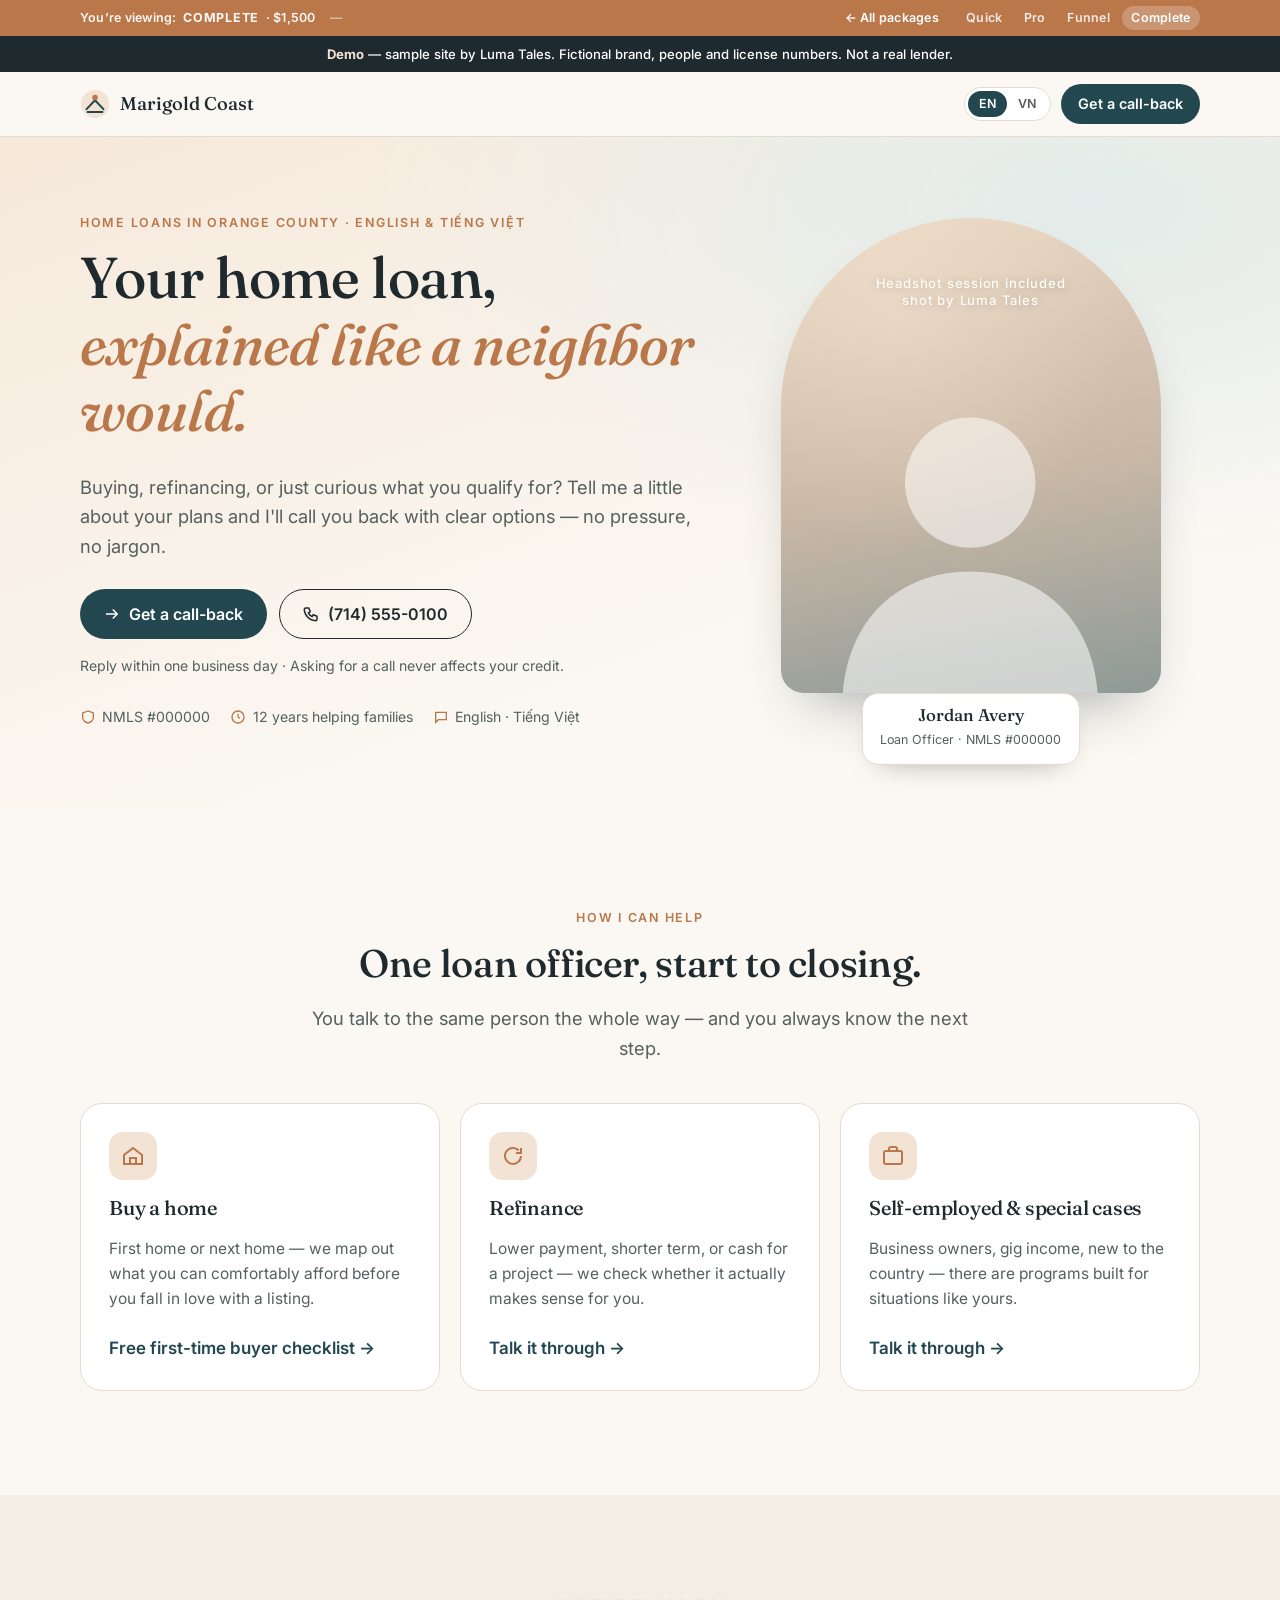
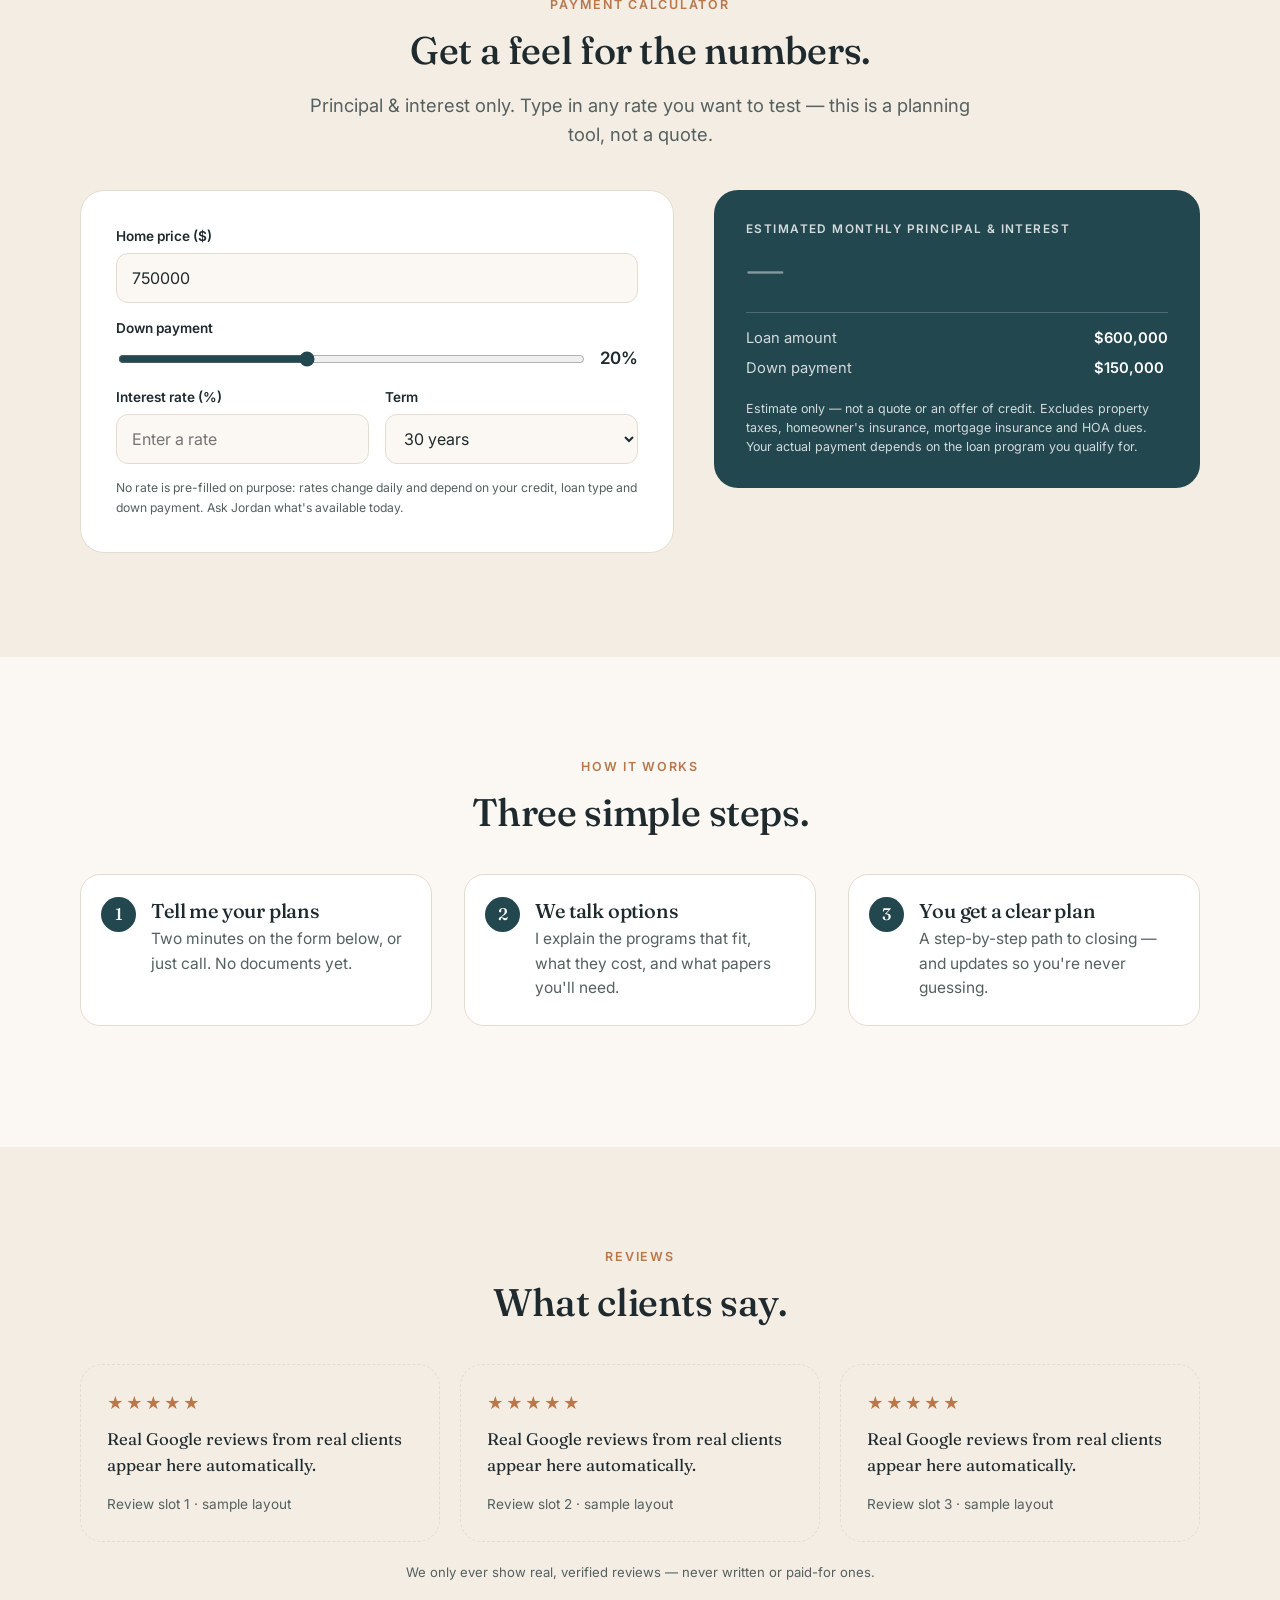
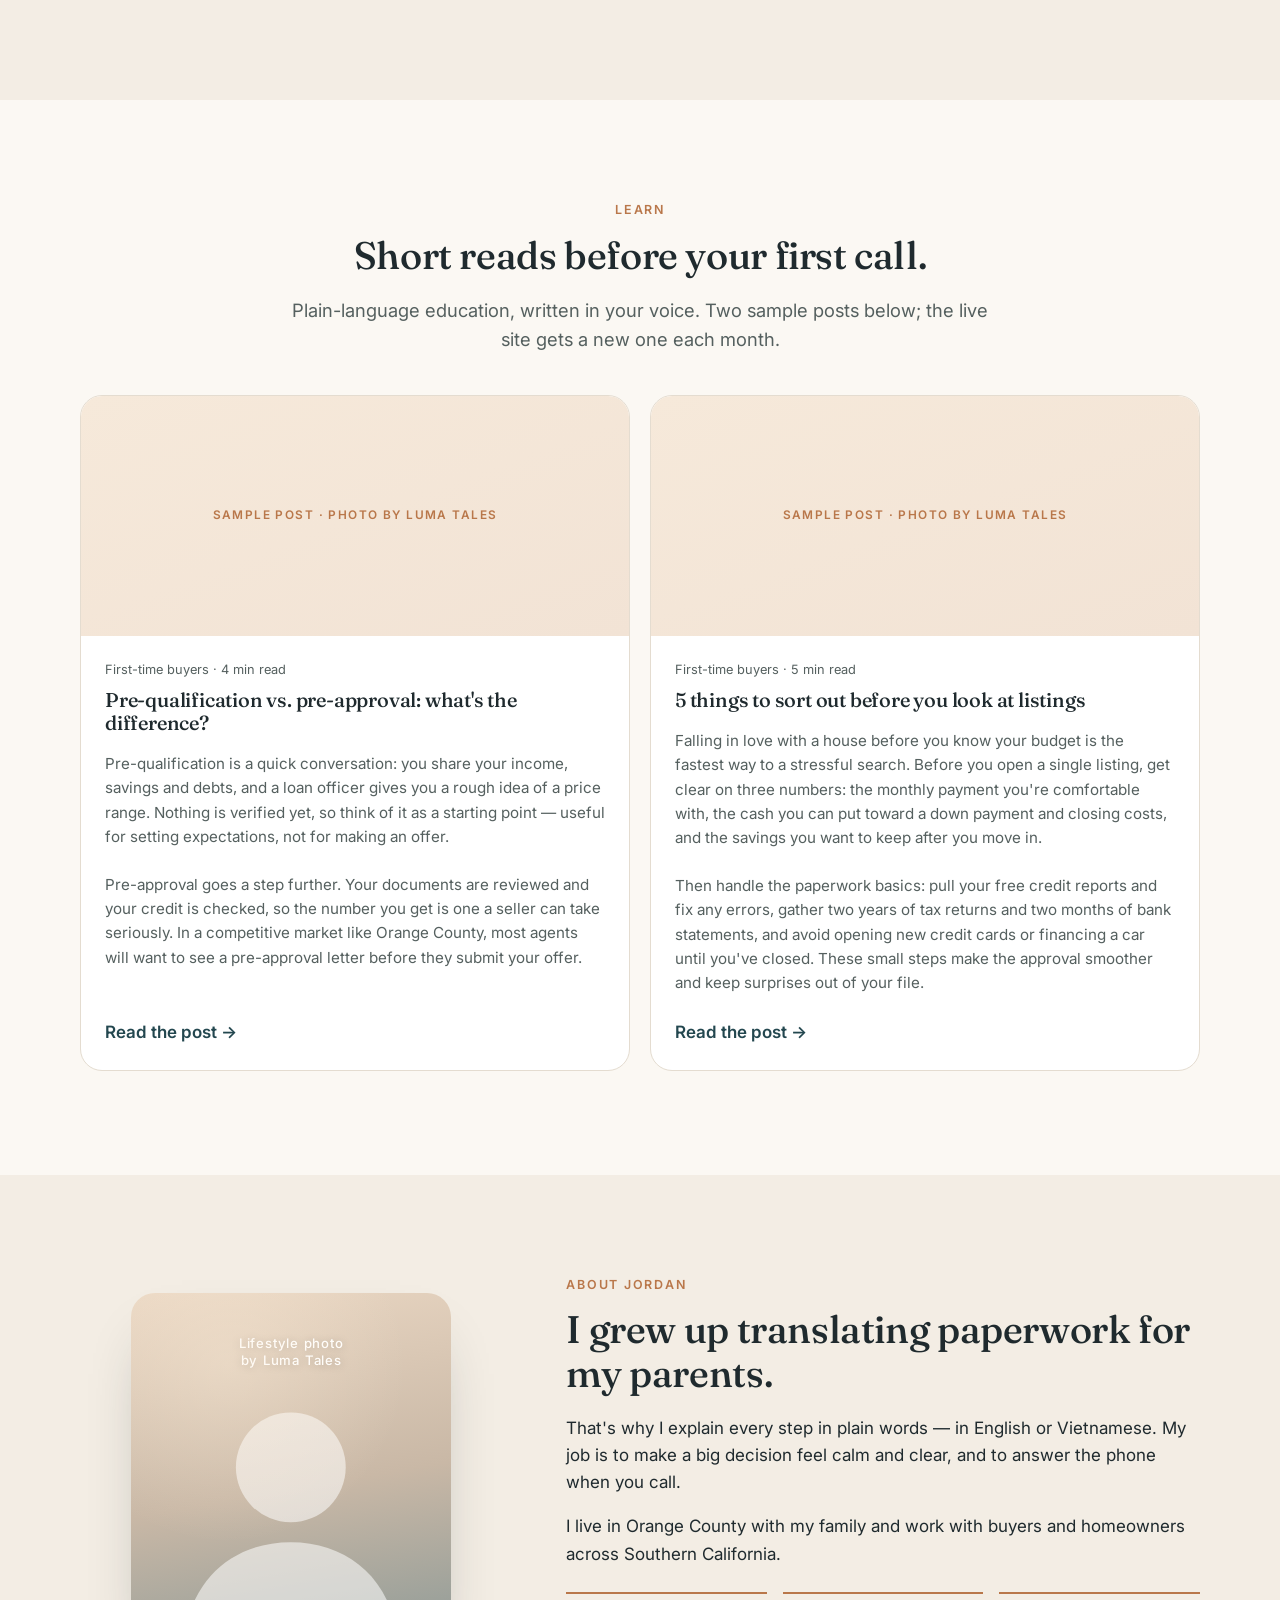
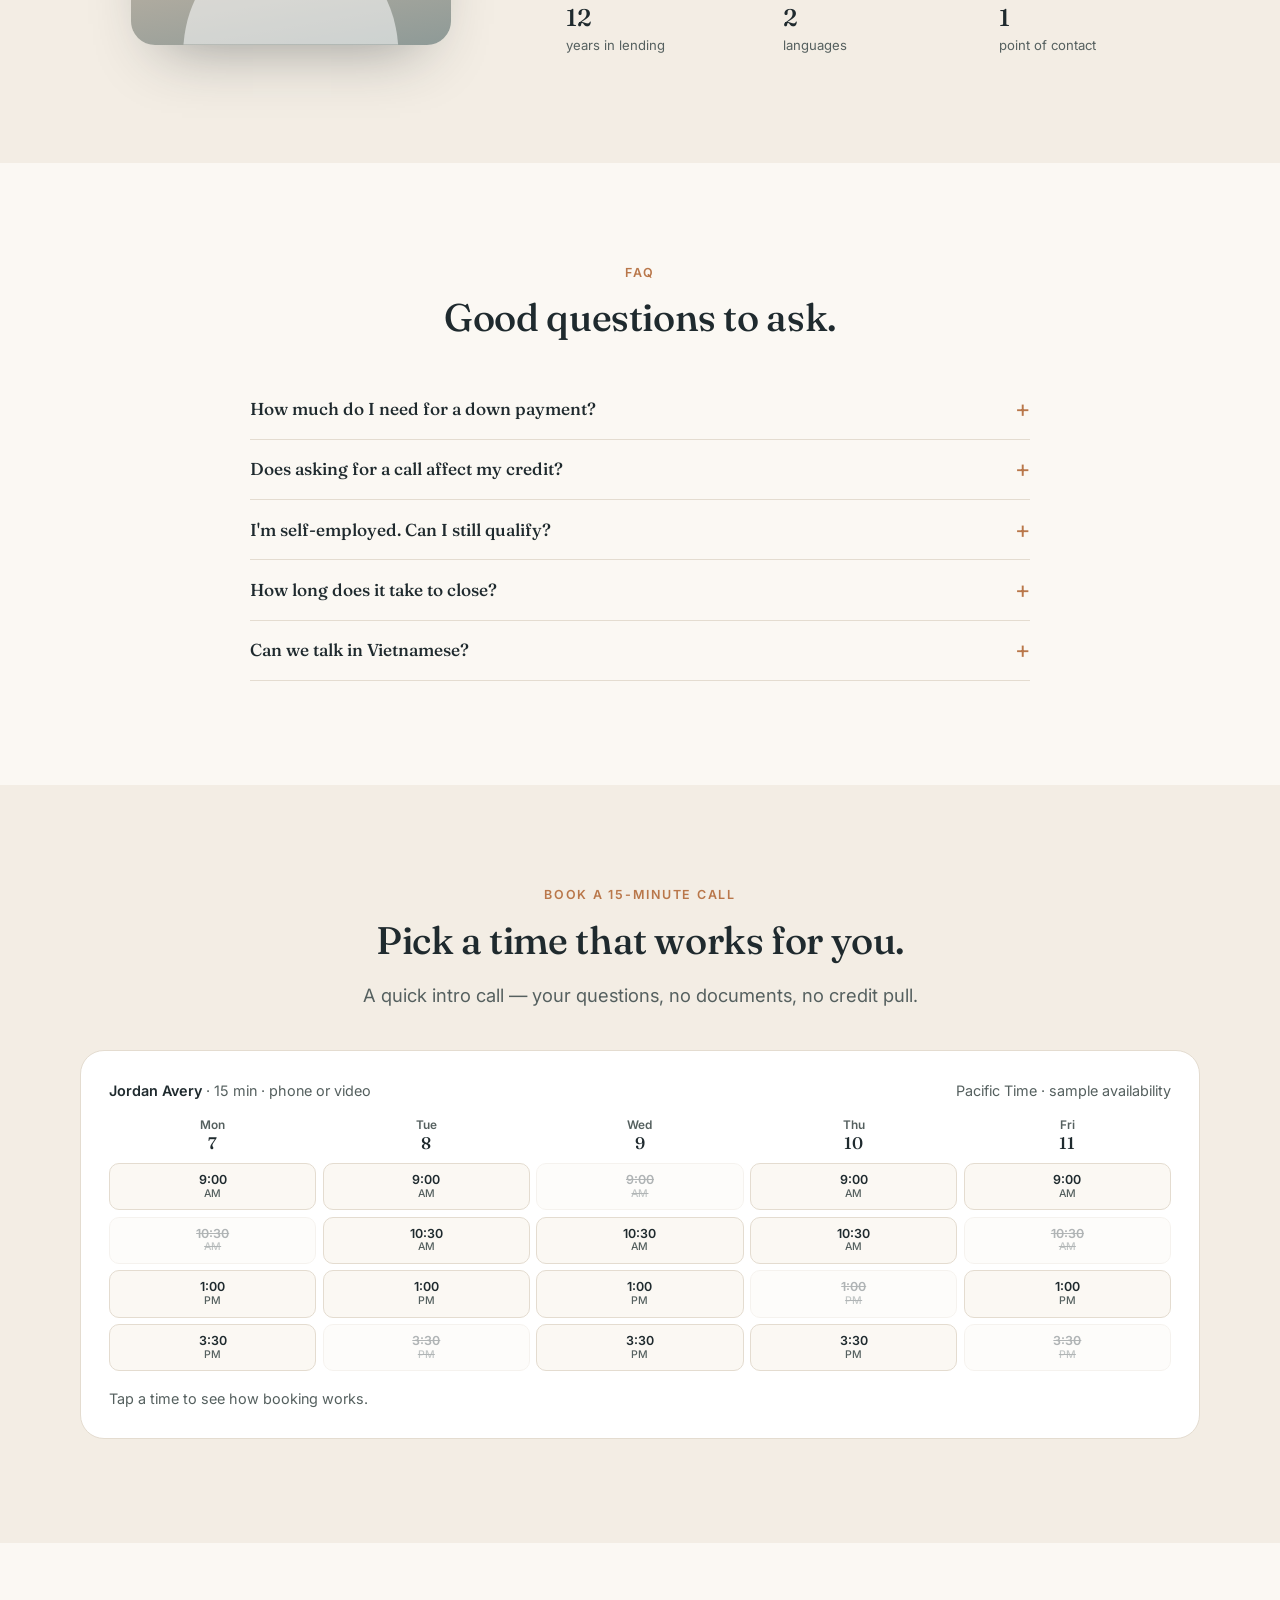
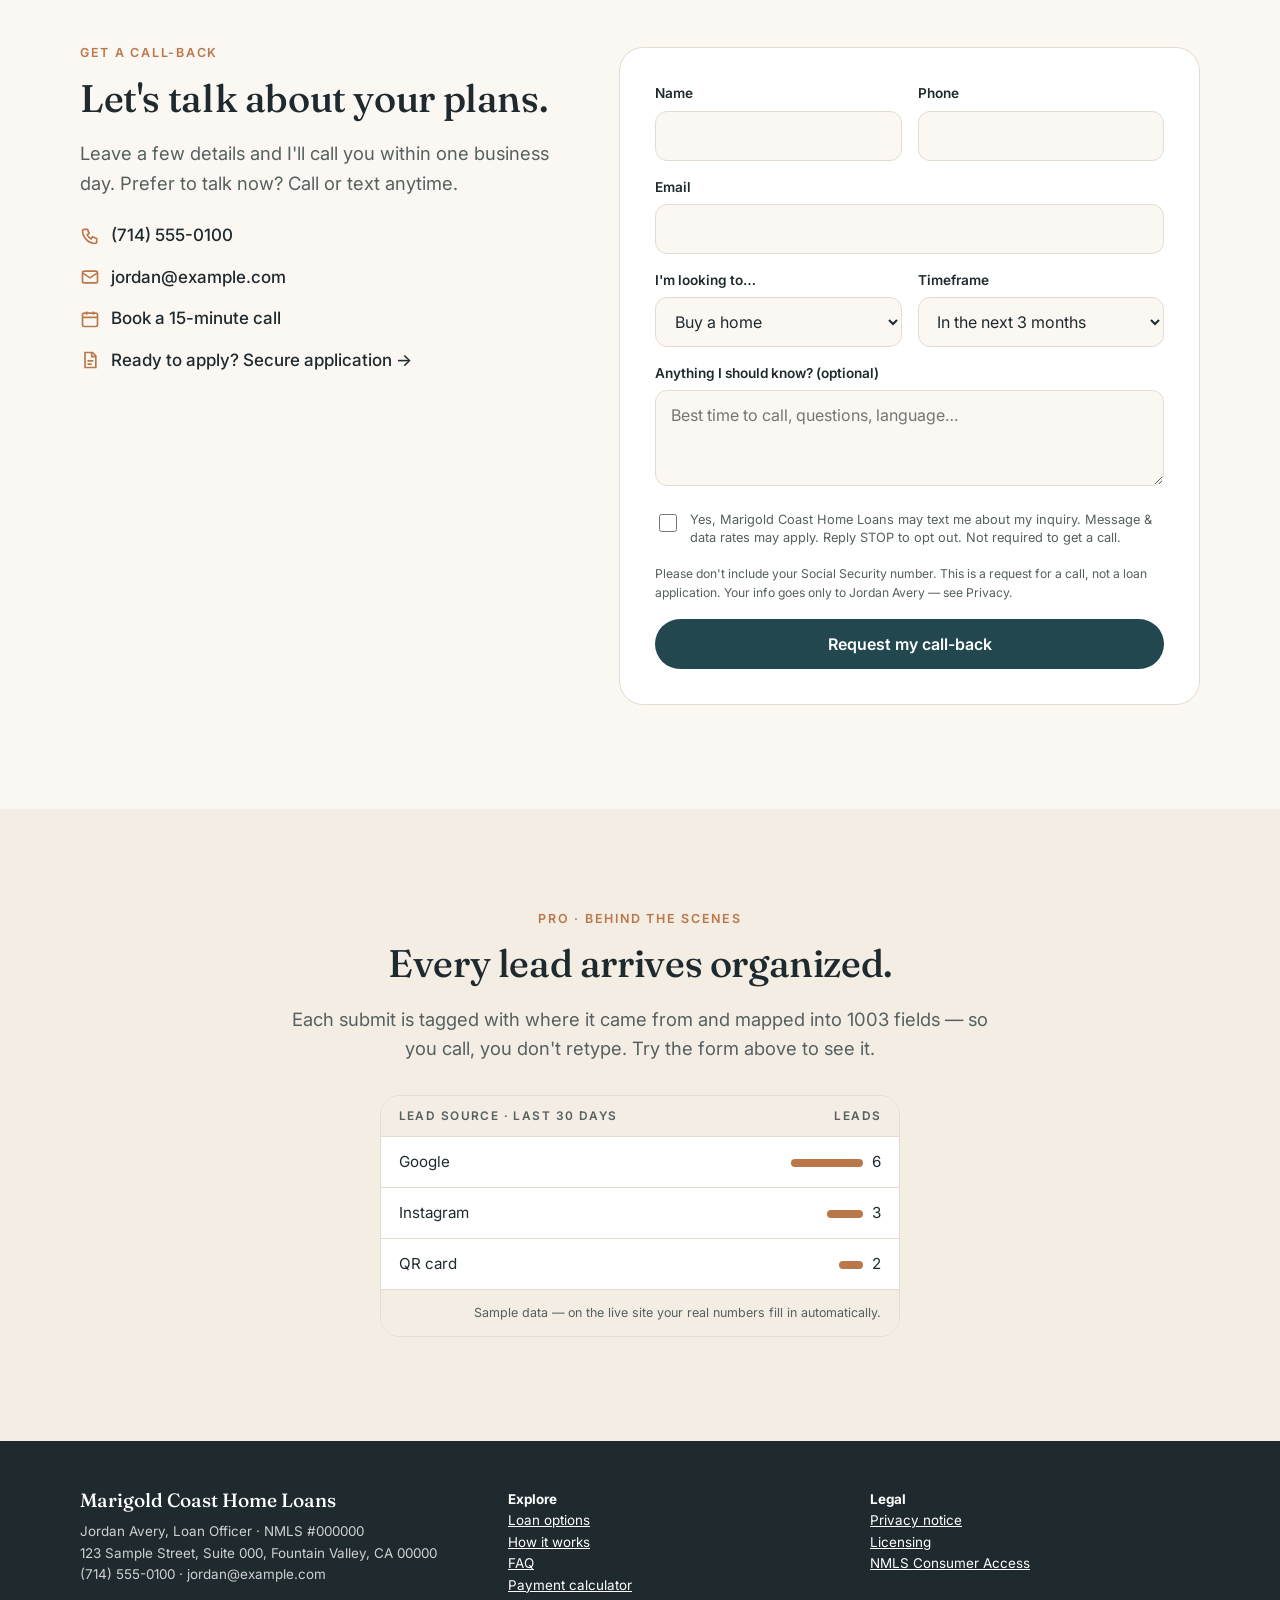
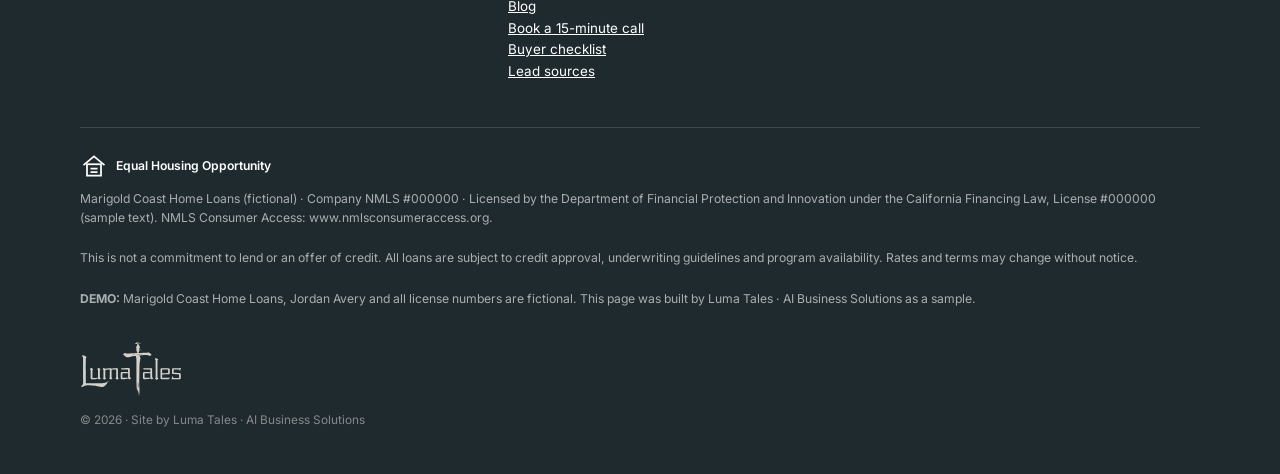
==== commit e1f273c1: "Footer: Luma Tales wordmark (Kulla's vector) on all demo pages Co-Authored-By: Claude Fable 5.1 <nor" ====
--- a/public/complete/index.html
+++ b/public/complete/index.html
@@ -369,7 +369,7 @@
       <p>This is not a commitment to lend or an offer of credit. All loans are subject to credit approval, underwriting guidelines and program availability. Rates and terms may change without notice.</p>
       <p><strong>DEMO:</strong> Marigold Coast Home Loans, Jordan Avery and all license numbers are fictional. This page was built by Luma Tales · AI Business Solutions as a sample.</p>
     </div>
-    <p class="credit">© <span data-year>2026</span> · Site by Luma Tales · AI Business Solutions</p>
+    <p class="credit"><a class="credit-logo" href="https://lumatales.ai" aria-label="Luma Tales"><img src="../assets/lumatales-wordmark-dark.svg" alt="Luma Tales" height="56"></a><br>© <span data-year>2026</span> · Site by Luma Tales · AI Business Solutions</p>
   </div>
 </footer>
 
--- a/public/assets/luma-kit.css
+++ b/public/assets/luma-kit.css
@@ -207,6 +207,7 @@
 .ehl { display: inline-flex; align-items: center; gap: .5rem; color: #fff; font-weight: 600; }
 .ehl svg { width: 28px; height: 28px; }
 .credit { margin-top: 1.25rem; font-size: .74rem; color: rgb(255 255 255 / .45); }
+.credit-logo { display: inline-block; margin-bottom: .5rem; opacity: .85; } .credit-logo img { height: 56px; width: auto; display: block; }
 
 /* ---------- 14. Reveal on scroll (progressive enhancement) ---------- */
 .js .reveal { opacity: 0; transform: translateY(14px); transition: opacity .6s ease, transform .6s ease; }
--- a/public/assets/showcase.css
+++ b/public/assets/showcase.css
@@ -19,12 +19,25 @@
 .tier-strip nav a[aria-current="page"] { opacity: 1; background: rgb(255 255 255 / .22); }
 .tier-strip nav a.all { opacity: 1; margin-right: .35rem; }
 @media (max-width: 560px) {
-  .tier-strip { font-size: .7rem; }
+  :root { --strip-h: 44px; }                       /* taller strip = finger-sized package links */
+  .tier-strip { font-size: .76rem; }
   .tier-strip .wrap { width: calc(100% - 1rem); gap: .4rem; }
   .tier-strip .viewing .lbl, .tier-strip .sep, .tier-strip nav a.all .long { display: none; }
   .tier-strip nav { gap: 0; }
-  .tier-strip nav a { padding: .35rem .3rem; }
+  .tier-strip nav a { padding: .8rem .36rem; }
   .tier-strip nav a.all { margin-right: .1rem; }
+  .lang-toggle button { min-height: 36px; padding-inline: .8rem; }
+}
+@media (max-width: 430px) {
+  .tier-strip nav a.all .txt { display: none; }    /* arrow only; the link keeps its aria-label */
+  .tier-strip nav a.all { padding-inline: .55rem; }
+}
+@media (max-width: 380px) {
+  .tier-strip { font-size: .7rem; }
+  .tier-strip nav a { padding-inline: .3rem; }
+}
+@media (max-width: 350px) {
+  .tier-strip .viewing .price { display: none; }   /* very small phones: package name stays, price drops */
 }
 body.has-strip .site-header { top: var(--strip-h); }
 
